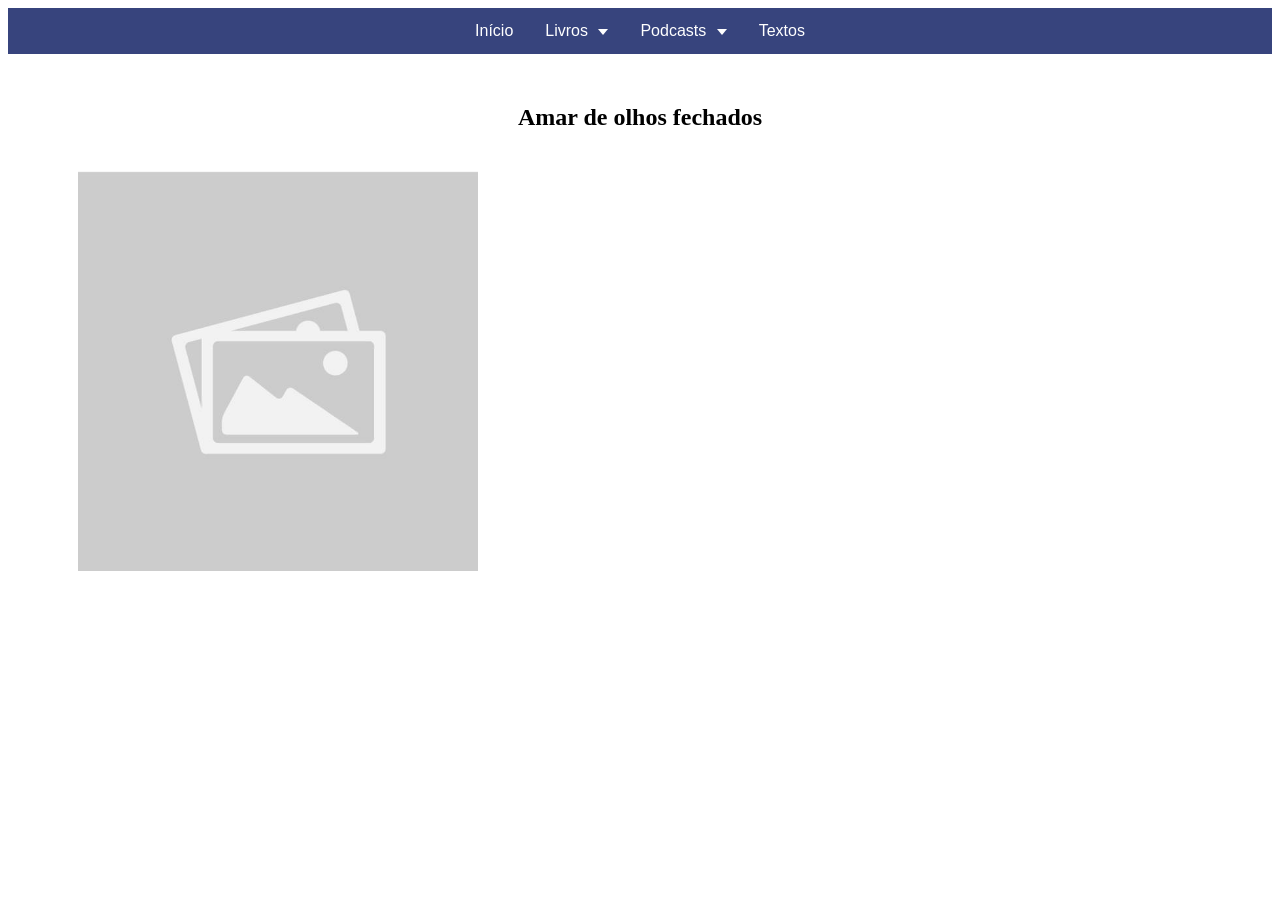
==== livros/l01.html @ 7a6c963c "Added l01 for tests" ====
<!DOCTYPE html>
<html lang="en">
<head>
    <meta charset="UTF-8">
    <meta name="viewport" content="width=device-width, initial-scale=1.0">
    <title>Amar de olhos fechados</title>
    <link rel="stylesheet" href="../index.css"/>
</head>
<body>
    <div>
        <div class="navbar">
        <a href="#">Início</a>
        <div class="dropdown">
            <button class="dropbtn">Livros
                <span class="arrow"></span>
            </button>
            <div class="dropdown-content">
                <a href="#">Quando tu nos mentes</a>
                <a href="#">Amar de olhos fechados</a>
                <a href="#">O Futuro é só amanhã</a>
            </div>
        </div>
        <div class="dropdown">
            <button class="dropbtn">Podcasts
                <span class="arrow"></span>
            </button>
            <div class="dropdown-content">
                <a href="#">Ultravioleta</a>
                <a href="#">Triangulação do Círculo</a>
            </div>
        </div>
        <a href="#">Textos</a>
    </div>
    <div style="text-align: center; margin: 50px;">
        <h2>Amar de olhos fechados</h2>
        <div class="book-info">
            <img src="placeholder.jpg">
        </div>
    </div>
    </div>
</body>
</html>
---- index.css ----
/*Navbar*/
/* Navbar container */
.navbar {
  background-color: #37447d;
  font-family: Arial;
  display: flex;
  justify-content: center;
  align-items: center;
}

/* Links inside the navbar */
.navbar a {
  font-size: 16px;
  color: white;
  text-align: center;
  padding: 14px 16px;
  text-decoration: none;
}

/* The dropdown container */
.dropdown {
  overflow: hidden;
}

/* Dropdown button */
.dropdown .dropbtn {
  font-size: 16px;
  border: none;
  outline: none;
  color: white;
  padding: 14px 16px;
  background-color: inherit;
  font-family: inherit; /* Important for vertical align on mobile phones */
  margin: 0; /* Important for vertical align on mobile phones */
}

.arrow {
  display: inline-block;
  margin-left: 6px;
  vertical-align: middle;
  width: 0;
  height: 0;
  border-left: 5px solid transparent;
  border-right: 5px solid transparent;
  border-top: 6px solid white;
}


/* Add a background color to navbar links on hover */
.navbar a:hover, .dropdown:hover .dropbtn {
  background-color: #616fad;
}

/* Dropdown content (hidden by default) */
.dropdown-content {
  display: none;
  position: absolute;
  background-color: #f9f9f9;
  min-width: 160px;
  box-shadow: 0px 8px 16px 0px rgba(0,0,0,0.2);
  z-index: 1;
}

/* Links inside the dropdown */
.dropdown-content a {
  float: none;
  color: black;
  padding: 12px 16px;
  text-decoration: none;
  display: block;
  text-align: left;
}

/* Add a grey background color to dropdown links on hover */
.dropdown-content a:hover {
  background-color: #ddd;
}

/* Show the dropdown menu on hover */
.dropdown:hover .dropdown-content {
  display: block;
}

.book-info {
    width: 960px;
    padding: 20px;
}

.book-info img {
    width: 400px;
    float: left;
    margin-right: 20px;
    margin-bottom: 10px;
}
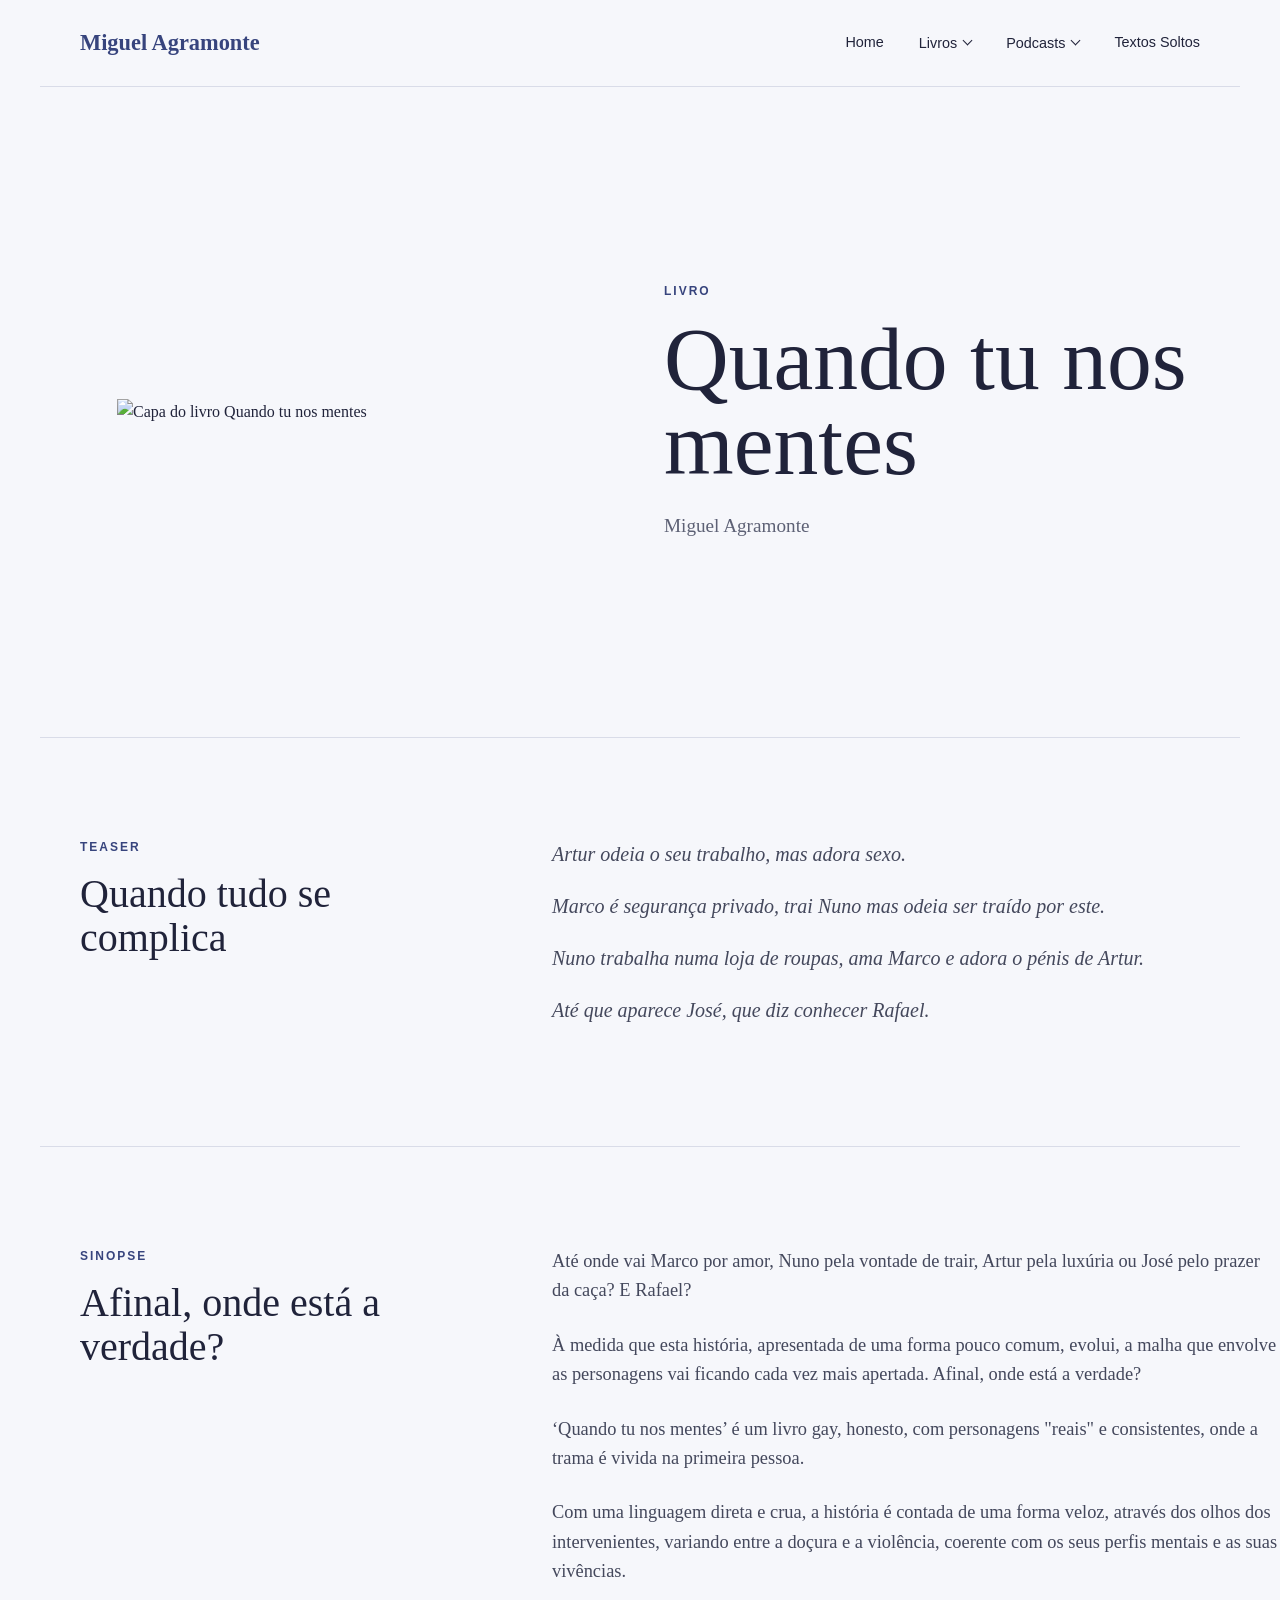
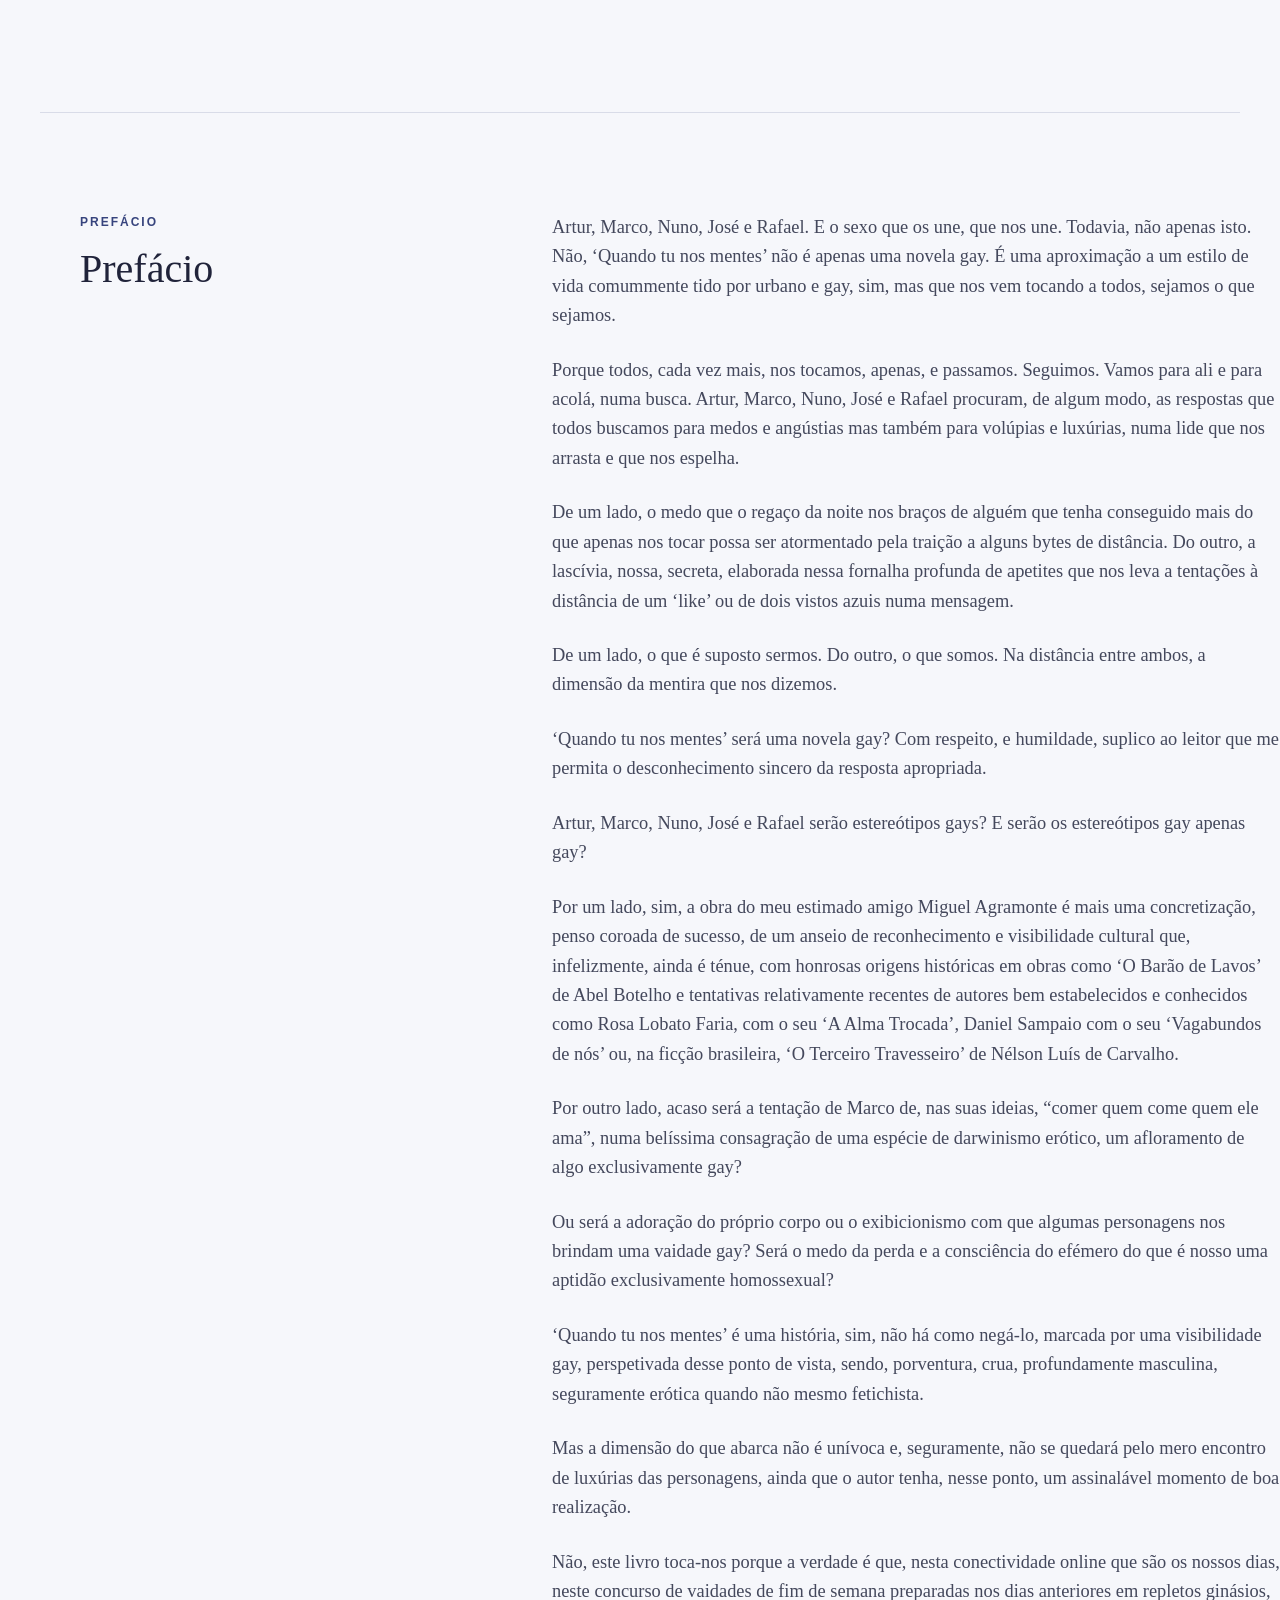
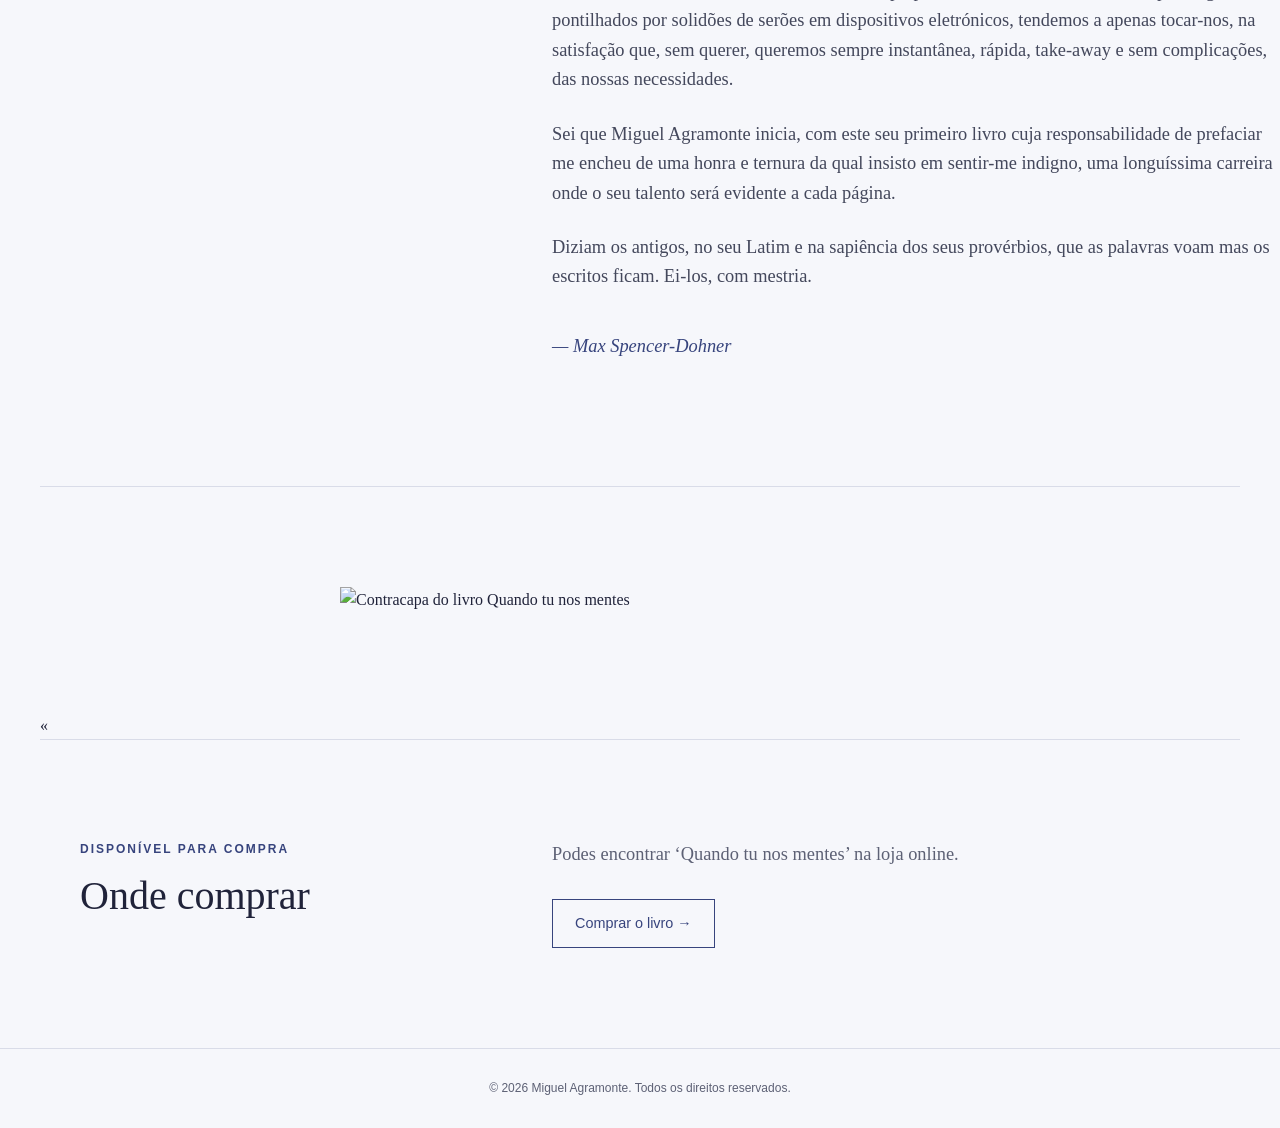
==== commit e89c1edb: "Pagina livro" ====
--- a/livros/l01.html
+++ b/livros/l01.html
@@ -1,42 +1,480 @@
+
 <!DOCTYPE html>
-<html lang="en">
+
+<html lang="pt">
+
 <head>
+
     <meta charset="UTF-8">
+
     <meta name="viewport" content="width=device-width, initial-scale=1.0">
-    <title>Amar de olhos fechados</title>
-    <link rel="stylesheet" href="../index.css"/>
+
+    <title>Quando tu nos mentes | Miguel Agramonte</title>
+
+    <link rel="stylesheet" href="../index.css">
+
 </head>
+
+
 <body>
-    <div>
-        <div class="navbar">
-        <a href="#">Início</a>
-        <div class="dropdown">
-            <button class="dropbtn">Livros
-                <span class="arrow"></span>
-            </button>
-            <div class="dropdown-content">
-                <a href="#">Quando tu nos mentes</a>
-                <a href="#">Amar de olhos fechados</a>
-                <a href="#">O Futuro é só amanhã</a>
-            </div>
-        </div>
-        <div class="dropdown">
-            <button class="dropbtn">Podcasts
-                <span class="arrow"></span>
-            </button>
-            <div class="dropdown-content">
-                <a href="#">Ultravioleta</a>
-                <a href="#">Triangulação do Círculo</a>
-            </div>
-        </div>
-        <a href="#">Textos</a>
+
+    <main>
+
+        <!-- ========================================
+             NAVBAR
+        ========================================= -->
+
+        <header>
+
+            <nav class="navbar">
+
+                <a href="../index.html" class="logo">
+                    Miguel Agramonte
+                </a>
+
+
+                <div class="nav-links">
+
+                    <a href="../index.html">
+                        Home
+                    </a>
+
+
+                    <!-- LIVROS -->
+
+                    <div class="dropdown">
+
+                        <button class="dropbtn">
+
+                            Livros
+
+                            <span class="arrow"></span>
+
+                        </button>
+
+
+                        <div class="dropdown-content">
+
+                            <a href="livro1.html">
+                                Quando tu nos mentes
+                            </a>
+
+                            <a href="livro2.html">
+                                Livro 2
+                            </a>
+
+                            <a href="livro3.html">
+                                Livro 3
+                            </a>
+
+                        </div>
+
+                    </div>
+
+
+                    <!-- PODCASTS -->
+
+                    <div class="dropdown">
+
+                        <button class="dropbtn">
+
+                            Podcasts
+
+                            <span class="arrow"></span>
+
+                        </button>
+
+
+                        <div class="dropdown-content">
+
+                            <a href="../podcasts/podcast1.html">
+                                Podcast 1
+                            </a>
+
+                            <a href="../podcasts/podcast2.html">
+                                Podcast 2
+                            </a>
+
+                        </div>
+
+                    </div>
+
+
+                    <a href="../textos.html">
+                        Textos Soltos
+                    </a>
+
+                </div>
+
+            </nav>
+
+        </header>
+
+
+
+        <!-- ========================================
+             BOOK HEADER
+        ========================================= -->
+
+        <section class="book-header">
+
+            <div class="book-cover">
+
+                <img
+                    src="../images/quando-tu-nos-mentes-capa.jpg"
+                    alt="Capa do livro Quando tu nos mentes"
+                >
+
+            </div>
+
+
+            <div class="book-introduction">
+
+                <p class="subtitle">
+                    LIVRO
+                </p>
+
+                <h1>
+                    Quando tu nos mentes
+                </h1>
+
+                <p class="book-author">
+                    Miguel Agramonte
+                </p>
+
+            </div>
+
+        </section>
+
+
+
+        <!-- ========================================
+             TEASER
+        ========================================= -->
+
+        <section class="book-teaser">
+
+            <div class="section-title">
+
+                <p class="subtitle">
+                    TEASER
+                </p>
+
+                <h2>
+                    Quando tudo se complica
+                </h2>
+
+            </div>
+
+
+            <div class="teaser-text">
+
+                <p>
+                    Artur odeia o seu trabalho, mas adora sexo.
+                </p>
+
+                <p>
+                    Marco é segurança privado, trai Nuno mas odeia
+                    ser traído por este.
+                </p>
+
+                <p>
+                    Nuno trabalha numa loja de roupas, ama Marco e
+                    adora o pénis de Artur.
+                </p>
+
+                <p>
+                    Até que aparece José, que diz conhecer Rafael.
+                </p>
+
+            </div>
+
+        </section>
+
+
+
+        <!-- ========================================
+             SYNOPSIS
+        ========================================= -->
+
+        <section class="book-section">
+
+            <div class="section-title">
+
+                <p class="subtitle">
+                    SINOPSE
+                </p>
+
+                <h2>
+                    Afinal, onde está a verdade?
+                </h2>
+
+            </div>
+
+
+            <div class="book-text">
+
+                <p>
+                    Até onde vai Marco por amor, Nuno pela vontade de
+                    trair, Artur pela luxúria ou José pelo prazer da
+                    caça? E Rafael?
+                </p>
+
+                <p>
+                    À medida que esta história, apresentada de uma
+                    forma pouco comum, evolui, a malha que envolve
+                    as personagens vai ficando cada vez mais apertada.
+                    Afinal, onde está a verdade?
+                </p>
+
+                <p>
+                    ‘Quando tu nos mentes’ é um livro gay, honesto,
+                    com personagens "reais" e consistentes, onde a
+                    trama é vivida na primeira pessoa.
+                </p>
+
+                <p>
+                    Com uma linguagem direta e crua, a história é
+                    contada de uma forma veloz, através dos olhos
+                    dos intervenientes, variando entre a doçura e a
+                    violência, coerente com os seus perfis mentais e
+                    as suas vivências.
+                </p>
+
+            </div>
+
+        </section>
+
+
+
+        <!-- ========================================
+             PREFACE
+        ========================================= -->
+
+        <section class="book-section">
+
+            <div class="section-title">
+
+                <p class="subtitle">
+                    PREFÁCIO
+                </p>
+
+                <h2>
+                    Prefácio
+                </h2>
+
+            </div>
+
+
+            <div class="book-text">
+
+                <p>
+                    Artur, Marco, Nuno, José e Rafael. E o sexo que os
+                    une, que nos une. Todavia, não apenas isto. Não,
+                    ‘Quando tu nos mentes’ não é apenas uma novela gay.
+                    É uma aproximação a um estilo de vida comummente
+                    tido por urbano e gay, sim, mas que nos vem tocando
+                    a todos, sejamos o que sejamos.
+                </p>
+
+                <p>
+                    Porque todos, cada vez mais, nos tocamos, apenas,
+                    e passamos. Seguimos. Vamos para ali e para acolá,
+                    numa busca. Artur, Marco, Nuno, José e Rafael
+                    procuram, de algum modo, as respostas que todos
+                    buscamos para medos e angústias mas também para
+                    volúpias e luxúrias, numa lide que nos arrasta e
+                    que nos espelha.
+                </p>
+
+                <p>
+                    De um lado, o medo que o regaço da noite nos braços
+                    de alguém que tenha conseguido mais do que apenas
+                    nos tocar possa ser atormentado pela traição a
+                    alguns bytes de distância. Do outro, a lascívia,
+                    nossa, secreta, elaborada nessa fornalha profunda
+                    de apetites que nos leva a tentações à distância
+                    de um ‘like’ ou de dois vistos azuis numa mensagem.
+                </p>
+
+                <p>
+                    De um lado, o que é suposto sermos. Do outro, o que
+                    somos. Na distância entre ambos, a dimensão da
+                    mentira que nos dizemos.
+                </p>
+
+                <p>
+                    ‘Quando tu nos mentes’ será uma novela gay? Com
+                    respeito, e humildade, suplico ao leitor que me
+                    permita o desconhecimento sincero da resposta
+                    apropriada.
+                </p>
+
+                <p>
+                    Artur, Marco, Nuno, José e Rafael serão estereótipos
+                    gays? E serão os estereótipos gay apenas gay?
+                </p>
+
+                <p>
+                    Por um lado, sim, a obra do meu estimado amigo
+                    Miguel Agramonte é mais uma concretização, penso
+                    coroada de sucesso, de um anseio de reconhecimento
+                    e visibilidade cultural que, infelizmente, ainda é
+                    ténue, com honrosas origens históricas em obras como
+                    ‘O Barão de Lavos’ de Abel Botelho e tentativas
+                    relativamente recentes de autores bem estabelecidos
+                    e conhecidos como Rosa Lobato Faria, com o seu
+                    ‘A Alma Trocada’, Daniel Sampaio com o seu
+                    ‘Vagabundos de nós’ ou, na ficção brasileira,
+                    ‘O Terceiro Travesseiro’ de Nélson Luís de Carvalho.
+                </p>
+
+                <p>
+                    Por outro lado, acaso será a tentação de Marco de,
+                    nas suas ideias, “comer quem come quem ele ama”,
+                    numa belíssima consagração de uma espécie de
+                    darwinismo erótico, um afloramento de algo
+                    exclusivamente gay?
+                </p>
+
+                <p>
+                    Ou será a adoração do próprio corpo ou o exibicionismo
+                    com que algumas personagens nos brindam uma vaidade
+                    gay? Será o medo da perda e a consciência do efémero
+                    do que é nosso uma aptidão exclusivamente homossexual?
+                </p>
+
+                <p>
+                    ‘Quando tu nos mentes’ é uma história, sim, não há
+                    como negá-lo, marcada por uma visibilidade gay,
+                    perspetivada desse ponto de vista, sendo, porventura,
+                    crua, profundamente masculina, seguramente erótica
+                    quando não mesmo fetichista.
+                </p>
+
+                <p>
+                    Mas a dimensão do que abarca não é unívoca e,
+                    seguramente, não se quedará pelo mero encontro de
+                    luxúrias das personagens, ainda que o autor tenha,
+                    nesse ponto, um assinalável momento de boa realização.
+                </p>
+
+                <p>
+                    Não, este livro toca-nos porque a verdade é que,
+                    nesta conectividade online que são os nossos dias,
+                    neste concurso de vaidades de fim de semana
+                    preparadas nos dias anteriores em repletos ginásios,
+                    pontilhados por solidões de serões em dispositivos
+                    eletrónicos, tendemos a apenas tocar-nos, na
+                    satisfação que, sem querer, queremos sempre
+                    instantânea, rápida, take-away e sem complicações,
+                    das nossas necessidades.
+                </p>
+
+                <p>
+                    Sei que Miguel Agramonte inicia, com este seu
+                    primeiro livro cuja responsabilidade de prefaciar
+                    me encheu de uma honra e ternura da qual insisto
+                    em sentir-me indigno, uma longuíssima carreira
+                    onde o seu talento será evidente a cada página.
+                </p>
+
+                <p>
+                    Diziam os antigos, no seu Latim e na sapiência dos
+                    seus provérbios, que as palavras voam mas os escritos
+                    ficam. Ei-los, com mestria.
+                </p>
+
+                <p class="preface-author">
+                    — Max Spencer-Dohner
+                </p>
+
+            </div>
+
+        </section>
+
+
+
+        
+<!-- ========================================
+     BACK COVER
+========================================= -->
+
+<section class="back-cover-section">
+
+    <div class="back-cover-image">
+
+        <img
+            src="../images/quando-tu-nos-mentes-contracapa.jpg"
+            alt="Contracapa do livro Quando tu nos mentes"
+        >
+
     </div>
-    <div style="text-align: center; margin: 50px;">
-        <h2>Amar de olhos fechados</h2>
-        <div class="book-info">
-            <img src="placeholder.jpg">
-        </div>
-    </div>
-    </div>
+
+</section>«
+
+
+
+        <!-- ========================================
+             EXTERNAL SHOP
+        ========================================= -->
+
+        <section class="book-buy-section">
+
+            <div class="section-title">
+
+                <p class="subtitle">
+                    DISPONÍVEL PARA COMPRA
+                </p>
+
+                <h2>
+                    Onde comprar
+                </h2>
+
+            </div>
+
+
+            <div class="book-buy-content">
+
+                <p>
+                    Podes encontrar ‘Quando tu nos mentes’
+                    na loja online.
+                </p>
+
+
+                <a
+                    href="https://www.wook.pt/livro/quando-tu-nos-mentes-miguel-agramonte/17827136"
+                    class="button"
+                    target="_blank"
+                    rel="noopener noreferrer"
+                >
+                    Comprar o livro →
+                </a>
+
+            </div>
+
+        </section>
+
+
+    </main>
+
+
+
+    <!-- ========================================
+         FOOTER
+    ========================================= -->
+
+    <footer>
+
+        <p>
+            © 2026 Miguel Agramonte.
+            Todos os direitos reservados.
+        </p>
+
+    </footer>
+
+
 </body>
-</html>+
+</html>
+
--- a/index.css
+++ b/index.css
@@ -1,94 +1,866 @@
-/*Navbar*/
-/* Navbar container */
+
+* {
+    box-sizing: border-box;
+    margin: 0;
+    padding: 0;
+}
+
+html {
+    scroll-behavior: smooth;
+}
+
+body {
+    font-family: Georgia, "Times New Roman", serif;
+
+    background-color: #f6f7fb;
+    color: #20233a;
+
+    line-height: 1.6;
+}
+
+a {
+    color: inherit;
+    text-decoration: none;
+}
+
+img {
+    max-width: 100%;
+    display: block;
+}
+
+
+
+/* ========================================
+   NAVBAR
+======================================== */
+
+header {
+    background-color: #f6f7fb;
+    border-bottom: 1px solid #d9dce8;
+}
+
 .navbar {
-  background-color: #37447d;
-  font-family: Arial;
-  display: flex;
-  justify-content: center;
-  align-items: center;
-}
-
-/* Links inside the navbar */
-.navbar a {
-  font-size: 16px;
-  color: white;
-  text-align: center;
-  padding: 14px 16px;
-  text-decoration: none;
-}
-
-/* The dropdown container */
+    max-width: 1200px;
+    margin: auto;
+
+    padding: 25px 40px;
+
+    display: flex;
+    justify-content: space-between;
+    align-items: center;
+}
+
+
+/* ========================================
+   LOGO
+======================================== */
+
+.logo {
+    color: #37447d;
+
+    font-size: 1.4rem;
+    font-weight: bold;
+}
+
+
+/* ========================================
+   MAIN NAVIGATION
+======================================== */
+
+.nav-links {
+    display: flex;
+    align-items: center;
+    gap: 35px;
+}
+
+.nav-links > a,
+.dropbtn {
+    color: #20233a;
+
+    font-family: Arial, sans-serif;
+    font-size: 0.9rem;
+
+    transition: color 0.2s ease;
+}
+
+.nav-links > a:hover,
+.dropbtn:hover {
+    color: #37447d;
+}
+
+
+/* ========================================
+   DROPDOWN MENUS
+======================================== */
+
 .dropdown {
-  overflow: hidden;
-}
+    position: relative;
+}
+
 
 /* Dropdown button */
-.dropdown .dropbtn {
-  font-size: 16px;
-  border: none;
-  outline: none;
-  color: white;
-  padding: 14px 16px;
-  background-color: inherit;
-  font-family: inherit; /* Important for vertical align on mobile phones */
-  margin: 0; /* Important for vertical align on mobile phones */
-}
+
+.dropbtn {
+    background: none;
+    border: none;
+
+    cursor: pointer;
+
+    padding: 0;
+
+    display: flex;
+    align-items: center;
+    gap: 7px;
+}
+
+
+/* Dropdown arrow */
 
 .arrow {
-  display: inline-block;
-  margin-left: 6px;
-  vertical-align: middle;
-  width: 0;
-  height: 0;
-  border-left: 5px solid transparent;
-  border-right: 5px solid transparent;
-  border-top: 6px solid white;
-}
-
-
-/* Add a background color to navbar links on hover */
-.navbar a:hover, .dropdown:hover .dropbtn {
-  background-color: #616fad;
-}
-
-/* Dropdown content (hidden by default) */
+    width: 7px;
+    height: 7px;
+
+    border-right: 1.5px solid currentColor;
+    border-bottom: 1.5px solid currentColor;
+
+    transform: rotate(45deg);
+
+    margin-top: -4px;
+}
+
+
+/* Dropdown container */
+
 .dropdown-content {
-  display: none;
-  position: absolute;
-  background-color: #f9f9f9;
-  min-width: 160px;
-  box-shadow: 0px 8px 16px 0px rgba(0,0,0,0.2);
-  z-index: 1;
-}
-
-/* Links inside the dropdown */
+    position: absolute;
+
+    top: calc(100% + 15px);
+    left: -15px;
+
+    min-width: 180px;
+
+    background-color: #f6f7fb;
+
+    /* No border */
+    border: none;
+
+    /* Light shadow */
+    box-shadow: 0 5px 18px rgba(32, 35, 58, 0.15);
+
+    padding: 8px 0;
+
+    opacity: 0;
+    visibility: hidden;
+
+    transform: translateY(-5px);
+
+    transition:
+        opacity 0.2s ease,
+        transform 0.2s ease,
+        visibility 0.2s ease;
+
+    z-index: 100;
+}
+
+
+/* Dropdown links */
+
 .dropdown-content a {
-  float: none;
-  color: black;
-  padding: 12px 16px;
-  text-decoration: none;
-  display: block;
-  text-align: left;
-}
-
-/* Add a grey background color to dropdown links on hover */
+    display: block;
+
+    padding: 10px 15px;
+
+    color: #20233a;
+
+    font-family: Arial, sans-serif;
+    font-size: 0.85rem;
+
+    transition:
+        color 0.2s ease,
+        background-color 0.2s ease;
+}
+
 .dropdown-content a:hover {
-  background-color: #ddd;
-}
-
-/* Show the dropdown menu on hover */
+    color: #37447d;
+    background-color: #eaecf5;
+}
+
+
+/* Show dropdown */
+
 .dropdown:hover .dropdown-content {
-  display: block;
-}
-
-.book-info {
-    width: 960px;
-    padding: 20px;
-}
-
-.book-info img {
-    width: 400px;
-    float: left;
-    margin-right: 20px;
+    opacity: 1;
+    visibility: visible;
+
+    transform: translateY(0);
+}
+
+
+
+/* ========================================
+   GENERAL LAYOUT
+======================================== */
+
+main {
+    max-width: 1200px;
+    margin: auto;
+}
+
+section {
+    padding: 100px 40px;
+}
+
+
+/* Small uppercase section labels */
+
+.subtitle {
+    color: #37447d;
+
+    font-family: Arial, sans-serif;
+
+    font-size: 0.75rem;
+    font-weight: 600;
+
+    letter-spacing: 2px;
+
+    margin-bottom: 15px;
+}
+
+
+/* Headings */
+
+h1 {
+    color: #20233a;
+
+    font-size: clamp(3rem, 7vw, 6rem);
+
+    line-height: 0.95;
+
+    font-weight: normal;
+}
+
+h2 {
+    color: #20233a;
+
+    font-size: 2.5rem;
+
+    font-weight: normal;
+
+    line-height: 1.1;
+}
+
+h3 {
+    color: #20233a;
+
+    font-size: 1.5rem;
+
+    font-weight: normal;
+}
+
+
+/* ========================================
+   HERO
+======================================== */
+
+.hero {
+    min-height: 700px;
+
+    display: grid;
+
+    grid-template-columns: 1fr 1fr;
+
+    gap: 80px;
+
+    align-items: center;
+}
+
+.hero-text {
+    max-width: 600px;
+}
+
+
+/* Hero introduction */
+
+.intro {
+    color: #5d6175;
+
+    font-size: 1.3rem;
+
+    max-width: 500px;
+
+    margin-top: 35px;
+    margin-bottom: 35px;
+}
+
+
+/* Hero image */
+
+.hero-image img {
+    width: 100%;
+    height: 600px;
+
+    object-fit: cover;
+}
+
+
+/* ========================================
+   BUTTON
+======================================== */
+
+.button {
+    display: inline-block;
+
+    color: #37447d;
+
+    border: 1px solid #37447d;
+
+    padding: 12px 22px;
+
+    font-family: Arial, sans-serif;
+
+    font-size: 0.9rem;
+
+    transition:
+        background-color 0.2s ease,
+        color 0.2s ease;
+}
+
+.button:hover {
+    background-color: #37447d;
+
+    color: #ffffff;
+}
+
+
+/* ========================================
+   BIOGRAPHY
+======================================== */
+
+.bio-section {
+    border-top: 1px solid #d9dce8;
+
+    display: grid;
+
+    grid-template-columns: 35% 65%;
+
+    gap: 80px;
+}
+
+.bio-text {
+    max-width: 750px;
+
+    color: #44485c;
+
+    font-size: 1.15rem;
+}
+
+.bio-text p {
+    margin-bottom: 25px;
+}
+
+
+/* ========================================
+   SOCIAL MEDIA
+======================================== */
+
+.social-section {
+    border-top: 1px solid #d9dce8;
+    border-bottom: 1px solid #d9dce8;
+
+    display: flex;
+
+    justify-content: space-between;
+
+    align-items: center;
+
+    gap: 50px;
+}
+
+
+/* Social links container */
+
+.social-links {
+     display: flex;
+    flex-wrap: wrap;
+    gap: 12px;
+
+    margin-top: 35px;
+}
+
+
+/* Social buttons */
+
+.social-links a {
+    color: #37447d;
+
+    border: 1px solid #37447d;
+
+    padding: 8px 16px;
+
+    font-family: Arial, sans-serif;
+    font-size: 0.85rem;
+
+    transition:
+        background-color 0.2s ease,
+        color 0.2s ease;
+}
+
+.social-links a:hover {
+    background-color: #37447d;
+    color: #ffffff;
+}
+
+
+/* ========================================
+   UPDATES / NEWS
+======================================== */
+
+.updates-section {
+    display: grid;
+
+    grid-template-columns: 35% 65%;
+
+    gap: 80px;
+}
+
+
+/* Scrollable news container */
+
+.updates-container {
+    height: 500px;
+
+    overflow-y: auto;
+
+    border-top: 1px solid #d9dce8;
+}
+
+
+/* Individual update */
+
+.update {
+    padding: 30px 10px 30px 0;
+
+    border-bottom: 1px solid #d9dce8;
+}
+
+
+/* Date */
+
+.update time {
+    display: block;
+
+    color: #37447d;
+
+    font-family: Arial, sans-serif;
+
+    font-size: 0.7rem;
+
+    font-weight: 600;
+
+    letter-spacing: 1.5px;
+
     margin-bottom: 10px;
-}+}
+
+
+/* Update title */
+
+.update h3 {
+    margin-bottom: 10px;
+}
+
+
+/* Update text */
+
+.update p {
+    color: #5d6175;
+
+    max-width: 600px;
+
+    margin-bottom: 15px;
+}
+
+
+/* Update link */
+
+.update a {
+    color: #37447d;
+
+    font-family: Arial, sans-serif;
+
+    font-size: 0.85rem;
+}
+
+.update a:hover {
+    text-decoration: underline;
+}
+
+
+/* ========================================
+   SCROLLBAR
+======================================== */
+
+.updates-container::-webkit-scrollbar {
+    width: 6px;
+}
+
+.updates-container::-webkit-scrollbar-track {
+    background: #eaecf5;
+}
+
+.updates-container::-webkit-scrollbar-thumb {
+    background: #37447d;
+}
+
+
+/* ========================================
+   FOOTER
+======================================== */
+
+footer {
+    border-top: 1px solid #d9dce8;
+
+    padding: 30px 40px;
+
+    text-align: center;
+
+    color: #5d6175;
+
+    font-family: Arial, sans-serif;
+
+    font-size: 0.75rem;
+}
+
+
+/* ========================================
+   MOBILE
+======================================== */
+
+@media (max-width: 800px) {
+
+    /* Navbar */
+
+    .navbar {
+        padding: 20px;
+
+        flex-direction: column;
+
+        gap: 20px;
+    }
+
+    .nav-links {
+        gap: 20px;
+
+        flex-wrap: wrap;
+
+        justify-content: center;
+    }
+
+
+    /* Sections */
+
+    section {
+        padding: 70px 20px;
+    }
+
+
+    /* Hero */
+
+    .hero {
+        grid-template-columns: 1fr;
+
+        gap: 40px;
+
+        min-height: auto;
+    }
+
+    .hero-image {
+        order: -1;
+    }
+
+    .hero-image img {
+        height: 450px;
+    }
+
+
+    /* Biography */
+
+    .bio-section {
+        grid-template-columns: 1fr;
+
+        gap: 40px;
+    }
+
+
+    /* Socials */
+
+    .social-section {
+        flex-direction: column;
+
+        align-items: flex-start;
+    }
+
+
+    /* Updates */
+
+    .updates-section {
+        grid-template-columns: 1fr;
+
+        gap: 40px;
+    }
+
+    .updates-container {
+        height: 450px;
+    }
+
+
+    /* Dropdown */
+
+    .dropdown-content {
+        left: 50%;
+
+        transform: translate(-50%, -5px);
+    }
+
+    .dropdown:hover .dropdown-content {
+        transform: translate(-50%, 0);
+    }
+
+
+    /* Footer */
+
+    footer {
+        padding: 25px 20px;
+    }
+}
+
+
+
+/* ========================================
+   BOOK PAGES
+======================================== */
+
+
+/* ========================================
+   BOOK HEADER
+======================================== */
+
+.book-header {
+    min-height: 650px;
+
+    display: grid;
+
+    grid-template-columns: 45% 55%;
+
+    gap: 80px;
+
+    align-items: center;
+}
+
+
+/* Book cover */
+
+.book-cover {
+    display: flex;
+    justify-content: center;
+}
+
+.book-cover img {
+    width: 100%;
+
+    max-width: 430px;
+
+    max-height: 600px;
+
+    object-fit: contain;
+}
+
+
+/* Book introduction */
+
+.book-introduction {
+    max-width: 600px;
+}
+
+.book-introduction h1 {
+    font-size: clamp(3.5rem, 7vw, 6rem);
+
+    line-height: 0.95;
+}
+
+.book-author {
+    margin-top: 25px;
+
+    color: #5d6175;
+
+    font-size: 1.2rem;
+}
+
+
+/* ========================================
+   BOOK SECTIONS
+======================================== */
+
+.book-teaser,
+.book-section,
+.book-buy-section {
+
+    border-top: 1px solid #d9dce8;
+
+    display: grid;
+
+    grid-template-columns: 35% 65%;
+
+    gap: 80px;
+}
+
+
+/* ========================================
+   TEASER
+======================================== */
+
+.teaser-text {
+    max-width: 750px;
+
+    font-size: 1.25rem;
+
+    font-style: italic;
+
+    color: #44485c;
+}
+
+.teaser-text p {
+    margin-bottom: 20px;
+}
+
+
+/* ========================================
+   SYNOPSIS & PREFACE
+======================================== */
+
+.book-text {
+    max-width: 750px;
+
+    color: #44485c;
+
+    font-size: 1.15rem;
+}
+
+.book-text p {
+    margin-bottom: 25px;
+}
+
+
+/* Preface author */
+
+.preface-author {
+    color: #37447d;
+
+    font-style: italic;
+
+    margin-top: 40px;
+}
+
+
+
+/* ========================================
+   BACK COVER
+======================================== */
+
+.back-cover-section {
+    border-top: 1px solid #d9dce8;
+
+    display: flex;
+
+    justify-content: center;
+
+    align-items: center;
+
+    padding: 100px 40px;
+}
+
+.back-cover-image {
+    display: flex;
+
+    justify-content: center;
+
+    align-items: center;
+
+    width: 100%;
+}
+
+.back-cover-image img {
+    width: 100%;
+
+    max-width: 600px;
+
+    max-height: 800px;
+
+    object-fit: contain;
+}
+
+
+
+/* ========================================
+   BUY SECTION
+======================================== */
+
+.book-buy-content {
+    max-width: 600px;
+}
+
+.book-buy-content p {
+    color: #5d6175;
+
+    font-size: 1.15rem;
+
+    margin-bottom: 30px;
+}
+
+
+/* ========================================
+   MOBILE
+======================================== */
+
+@media (max-width: 800px) {
+
+    .book-header {
+        grid-template-columns: 1fr;
+
+        gap: 50px;
+
+        min-height: auto;
+    }
+
+
+    .book-cover {
+        justify-content: flex-start;
+    }
+
+
+    .book-cover img {
+        max-height: 500px;
+    }
+
+
+    .book-teaser,
+    .book-section,
+    .back-cover-section,
+    .book-buy-section {
+
+        grid-template-columns: 1fr;
+
+        gap: 40px;
+    }
+
+
+    .book-introduction h1 {
+        font-size: clamp(3rem, 12vw, 5rem);
+    }
+
+
+    .back-cover-image {
+        justify-content: flex-start;
+    }
+
+}
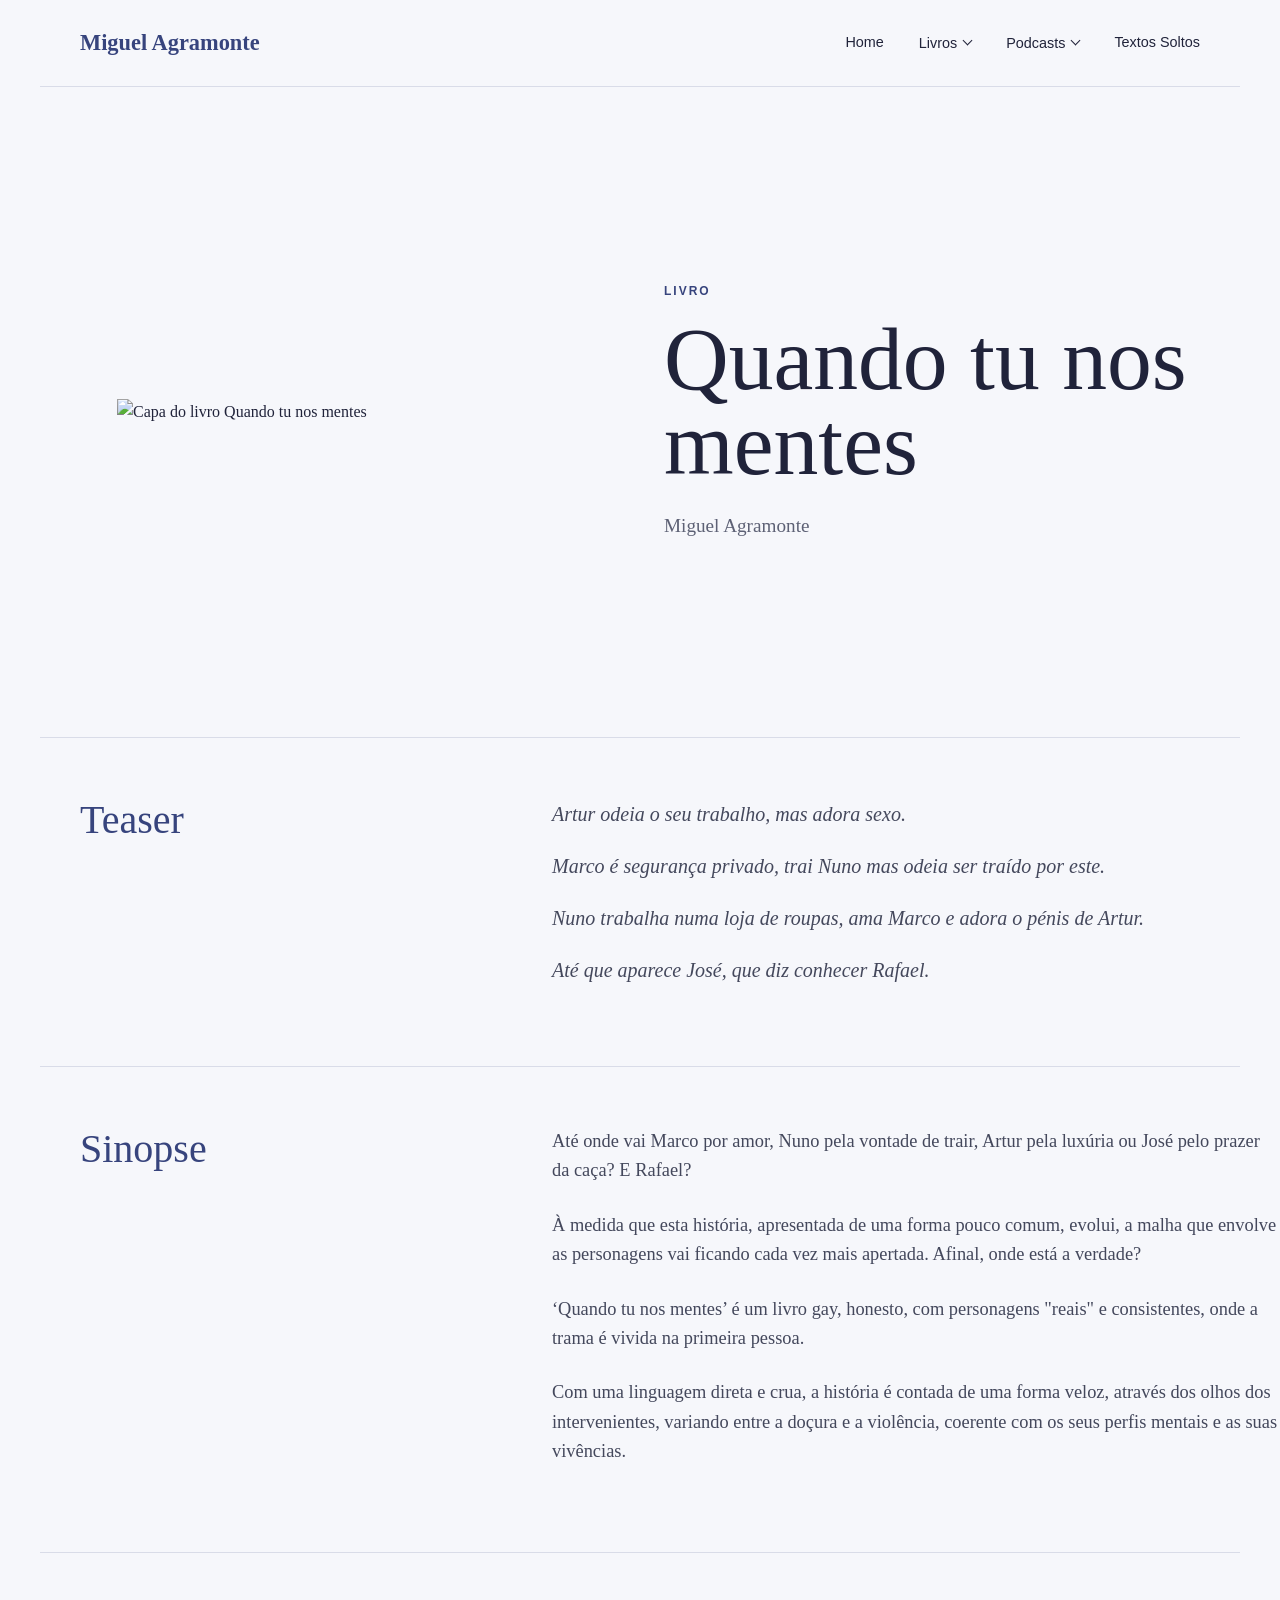
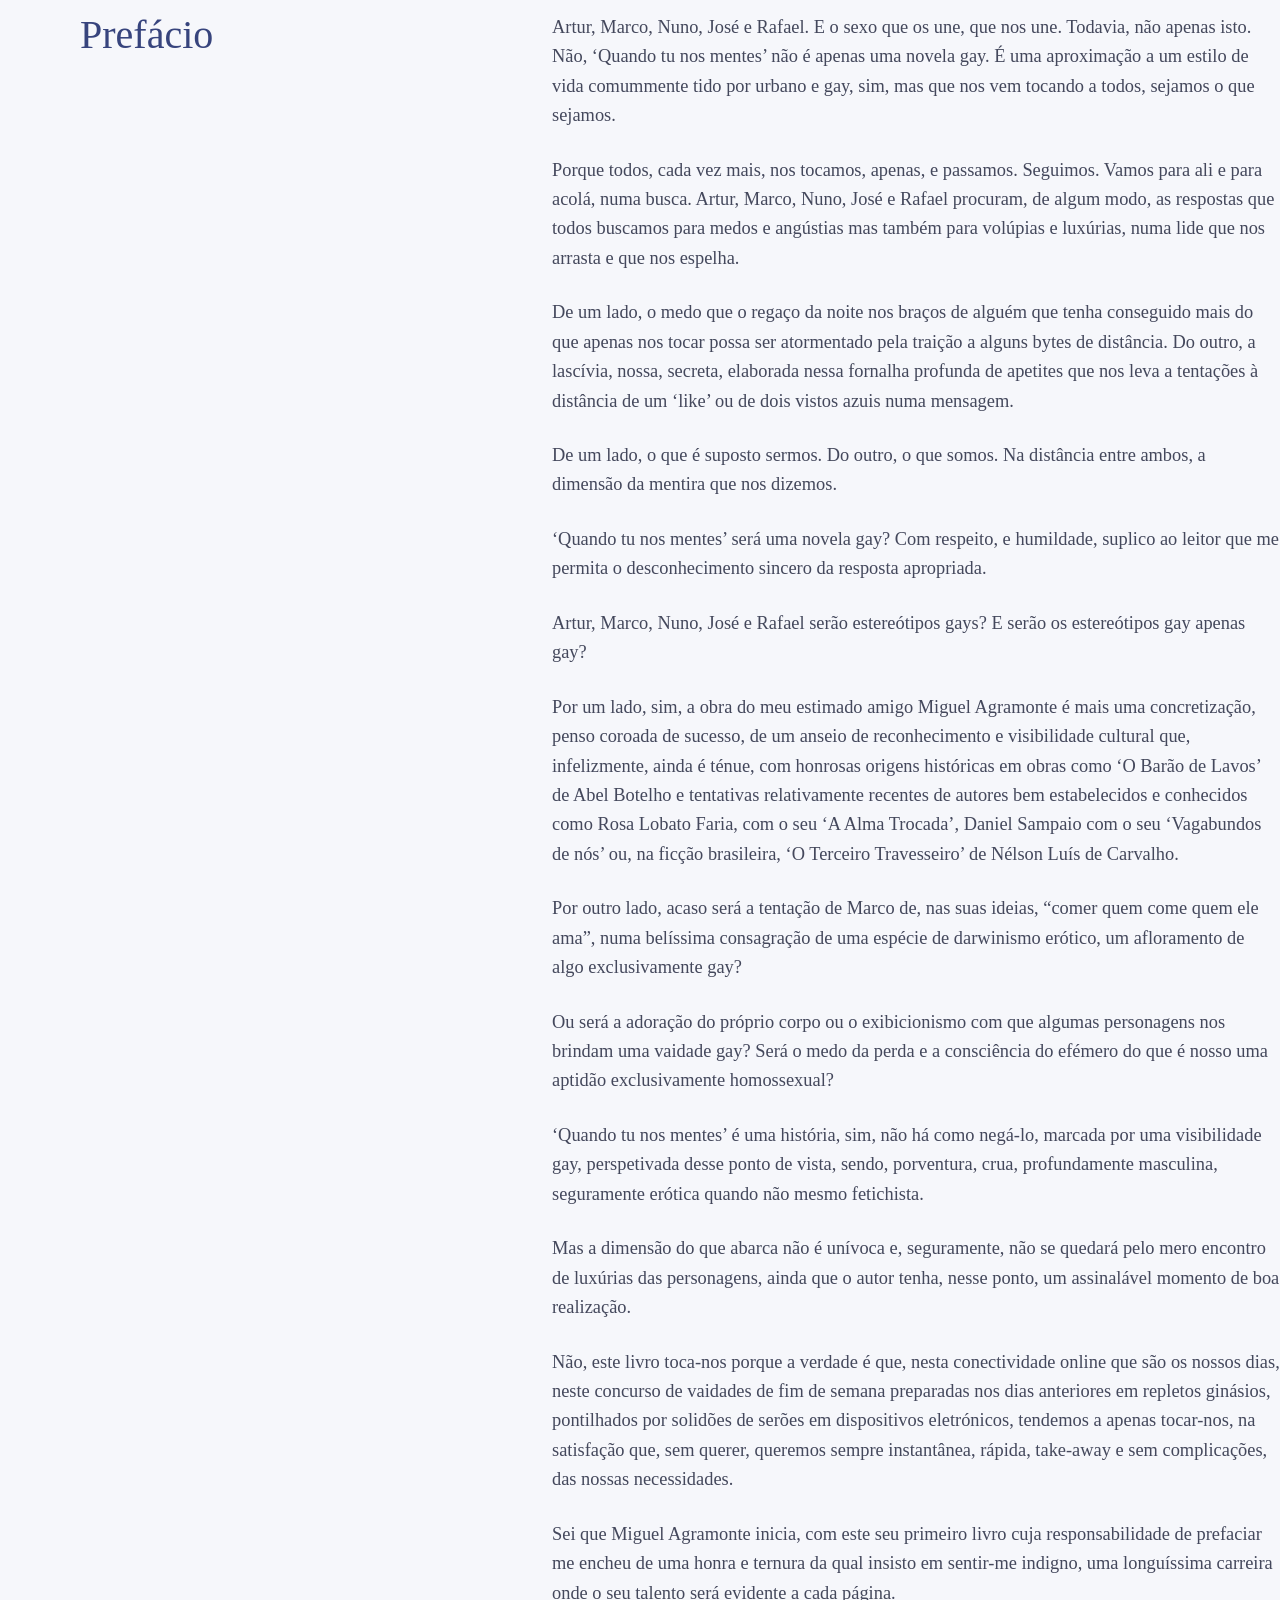
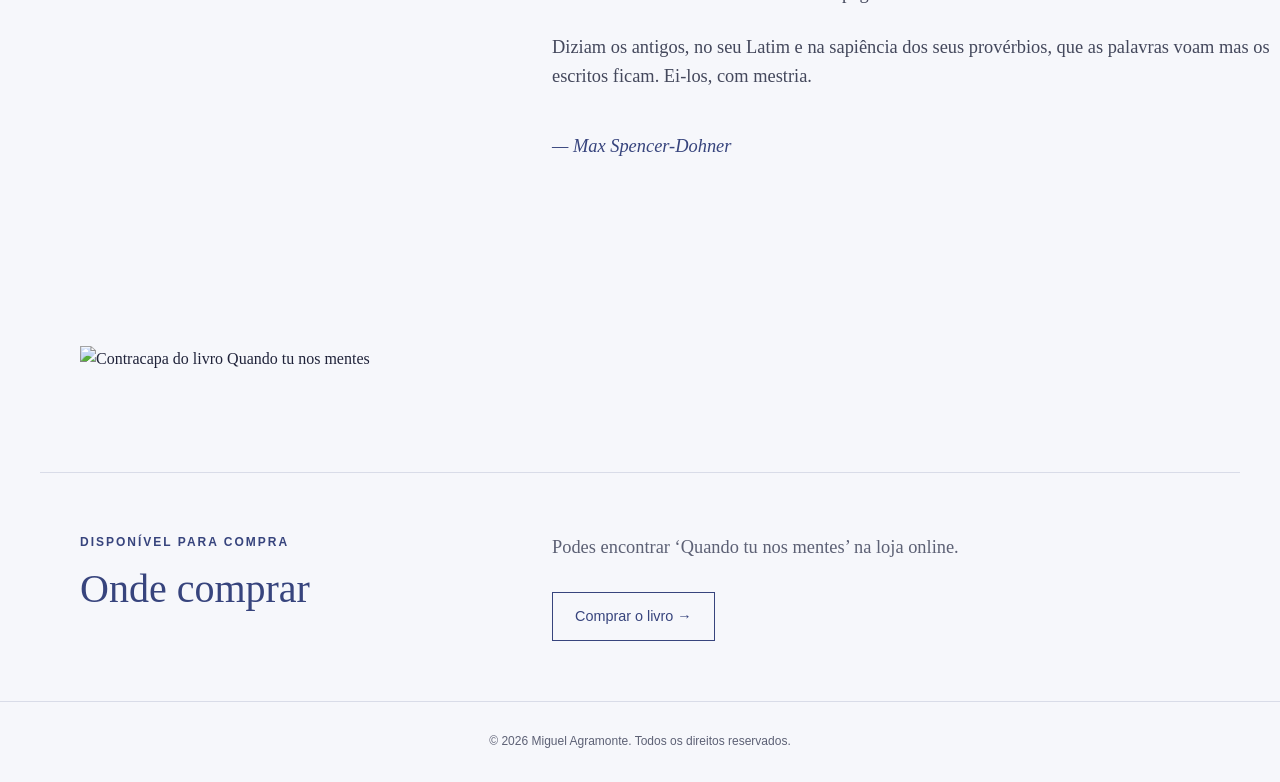
==== commit 8775d5b9: "Book page updated" ====
--- a/livros/l01.html
+++ b/livros/l01.html
@@ -1,29 +1,16 @@
-
 <!DOCTYPE html>
-
 <html lang="pt">
-
 <head>
-
     <meta charset="UTF-8">
-
     <meta name="viewport" content="width=device-width, initial-scale=1.0">
-
     <title>Quando tu nos mentes | Miguel Agramonte</title>
-
     <link rel="stylesheet" href="../index.css">
-
 </head>
-
-
 <body>
-
     <main>
-
         <!-- ========================================
              NAVBAR
         ========================================= -->
-
         <header>
 
             <nav class="navbar">
@@ -38,443 +25,140 @@
                     <a href="../index.html">
                         Home
                     </a>
-
-
                     <!-- LIVROS -->
-
                     <div class="dropdown">
-
                         <button class="dropbtn">
-
                             Livros
-
                             <span class="arrow"></span>
-
                         </button>
-
-
                         <div class="dropdown-content">
-
-                            <a href="livro1.html">
-                                Quando tu nos mentes
-                            </a>
-
-                            <a href="livro2.html">
-                                Livro 2
-                            </a>
-
-                            <a href="livro3.html">
-                                Livro 3
-                            </a>
-
+                            <a href="l01.html">Quando tu nos mentes</a>
+                            <a href="livro2.html">Livro 2</a>
+                            <a href="livro3.html">Livro 3</a>
                         </div>
-
                     </div>
-
-
                     <!-- PODCASTS -->
-
                     <div class="dropdown">
-
-                        <button class="dropbtn">
-
-                            Podcasts
-
-                            <span class="arrow"></span>
-
+                        <button class="dropbtn">Podcasts<span class="arrow"></span>
                         </button>
-
-
                         <div class="dropdown-content">
-
-                            <a href="../podcasts/podcast1.html">
-                                Podcast 1
-                            </a>
-
-                            <a href="../podcasts/podcast2.html">
-                                Podcast 2
-                            </a>
-
+                            <a href="../podcasts/podcast1.html">Podcast 1</a>
+                            <a href="../podcasts/podcast2.html">Podcast 2</a>
                         </div>
-
                     </div>
-
-
-                    <a href="../textos.html">
-                        Textos Soltos
-                    </a>
-
+                    <a href="../textos.html">Textos Soltos</a>
                 </div>
-
             </nav>
-
         </header>
-
-
-
         <!-- ========================================
              BOOK HEADER
         ========================================= -->
-
         <section class="book-header">
-
             <div class="book-cover">
-
-                <img
-                    src="../images/quando-tu-nos-mentes-capa.jpg"
-                    alt="Capa do livro Quando tu nos mentes"
-                >
-
+                <img src="../images/quando-tu-nos-mentes-capa.jpg" alt="Capa do livro Quando tu nos mentes">
             </div>
-
-
             <div class="book-introduction">
-
-                <p class="subtitle">
-                    LIVRO
-                </p>
-
-                <h1>
-                    Quando tu nos mentes
-                </h1>
-
-                <p class="book-author">
-                    Miguel Agramonte
-                </p>
-
+                <p class="subtitle">LIVRO</p>
+                <h1>Quando tu nos mentes</h1>
+                <p class="book-author">Miguel Agramonte</p>
             </div>
-
         </section>
-
-
-
         <!-- ========================================
              TEASER
         ========================================= -->
-
         <section class="book-teaser">
-
-            <div class="section-title">
-
-                <p class="subtitle">
-                    TEASER
-                </p>
-
-                <h2>
-                    Quando tudo se complica
-                </h2>
-
+            <div class="section-title">               
+                <h2>Teaser</h2>
             </div>
-
-
             <div class="teaser-text">
-
-                <p>
-                    Artur odeia o seu trabalho, mas adora sexo.
-                </p>
-
-                <p>
-                    Marco é segurança privado, trai Nuno mas odeia
-                    ser traído por este.
-                </p>
-
-                <p>
-                    Nuno trabalha numa loja de roupas, ama Marco e
-                    adora o pénis de Artur.
-                </p>
-
-                <p>
-                    Até que aparece José, que diz conhecer Rafael.
-                </p>
-
+                <p>Artur odeia o seu trabalho, mas adora sexo.</p>
+                <p>Marco é segurança privado, trai Nuno mas odeia ser traído por este.</p>
+                <p>Nuno trabalha numa loja de roupas, ama Marco e adora o pénis de Artur.</p>
+                <p>Até que aparece José, que diz conhecer Rafael.</p>
             </div>
-
         </section>
-
-
-
         <!-- ========================================
              SYNOPSIS
         ========================================= -->
-
         <section class="book-section">
-
             <div class="section-title">
-
-                <p class="subtitle">
-                    SINOPSE
-                </p>
-
-                <h2>
-                    Afinal, onde está a verdade?
-                </h2>
-
+                <h2>Sinopse</h2>
             </div>
-
-
             <div class="book-text">
-
-                <p>
-                    Até onde vai Marco por amor, Nuno pela vontade de
-                    trair, Artur pela luxúria ou José pelo prazer da
-                    caça? E Rafael?
-                </p>
-
-                <p>
-                    À medida que esta história, apresentada de uma
-                    forma pouco comum, evolui, a malha que envolve
-                    as personagens vai ficando cada vez mais apertada.
-                    Afinal, onde está a verdade?
-                </p>
-
-                <p>
-                    ‘Quando tu nos mentes’ é um livro gay, honesto,
-                    com personagens "reais" e consistentes, onde a
-                    trama é vivida na primeira pessoa.
-                </p>
-
-                <p>
-                    Com uma linguagem direta e crua, a história é
-                    contada de uma forma veloz, através dos olhos
-                    dos intervenientes, variando entre a doçura e a
-                    violência, coerente com os seus perfis mentais e
-                    as suas vivências.
-                </p>
-
+                <p>Até onde vai Marco por amor, Nuno pela vontade de trair, Artur pela luxúria ou José pelo prazer da caça? E Rafael?</p>
+                <p>À medida que esta história, apresentada de uma forma pouco comum, evolui, a malha que envolve as personagens vai ficando cada vez mais apertada. Afinal, onde está a verdade?</p>
+                <p>‘Quando tu nos mentes’ é um livro gay, honesto, com personagens "reais" e consistentes, onde a trama é vivida na primeira pessoa.</p>
+                <p>Com uma linguagem direta e crua, a história é contada de uma forma veloz, através dos olhos dos intervenientes, variando entre a doçura e a violência, coerente com os seus perfis mentais e as suas vivências.</p>
             </div>
-
         </section>
-
-
-
         <!-- ========================================
              PREFACE
         ========================================= -->
-
         <section class="book-section">
-
             <div class="section-title">
-
-                <p class="subtitle">
-                    PREFÁCIO
+                <h2>Prefácio</h2>
+            </div>
+            <div class="book-text">
+                <p>Artur, Marco, Nuno, José e Rafael. E o sexo que os une, que nos une. Todavia, não apenas isto. Não, ‘Quando tu nos mentes’ não é apenas uma novela gay. É uma aproximação a um estilo de vida comummente tido por urbano e gay, sim, mas que nos vem tocando a todos, sejamos o que sejamos.</p>
+                <p>Porque todos, cada vez mais, nos tocamos, apenas, e passamos. Seguimos. Vamos para ali e para acolá, numa busca. Artur, Marco, Nuno, José e Rafael procuram, de algum modo, as respostas que todos buscamos para medos e angústias mas também para volúpias e luxúrias, numa lide que nos arrasta e que nos espelha.</p>
+                <p>De um lado, o medo que o regaço da noite nos braços de alguém que tenha conseguido mais do que apenas nos tocar possa ser atormentado pela traição a alguns bytes de distância. Do outro, a lascívia, nossa, secreta, elaborada nessa fornalha profunda de apetites que nos leva a tentações à distância de um ‘like’ ou de dois vistos azuis numa mensagem.</p>
+                <p>De um lado, o que é suposto sermos. Do outro, o que somos. Na distância entre ambos, a dimensão da mentira que nos dizemos.
                 </p>
-
-                <h2>
-                    Prefácio
-                </h2>
-
-            </div>
-
-
-            <div class="book-text">
-
-                <p>
-                    Artur, Marco, Nuno, José e Rafael. E o sexo que os
-                    une, que nos une. Todavia, não apenas isto. Não,
-                    ‘Quando tu nos mentes’ não é apenas uma novela gay.
-                    É uma aproximação a um estilo de vida comummente
-                    tido por urbano e gay, sim, mas que nos vem tocando
-                    a todos, sejamos o que sejamos.
+                <p>‘Quando tu nos mentes’ será uma novela gay? Com respeito, e humildade, suplico ao leitor que me permita o desconhecimento sincero da resposta apropriada.</p>
+                <p>Artur, Marco, Nuno, José e Rafael serão estereótipos gays? E serão os estereótipos gay apenas gay?
                 </p>
-
-                <p>
-                    Porque todos, cada vez mais, nos tocamos, apenas,
-                    e passamos. Seguimos. Vamos para ali e para acolá,
-                    numa busca. Artur, Marco, Nuno, José e Rafael
-                    procuram, de algum modo, as respostas que todos
-                    buscamos para medos e angústias mas também para
-                    volúpias e luxúrias, numa lide que nos arrasta e
-                    que nos espelha.
+                <p>Por um lado, sim, a obra do meu estimado amigo Miguel Agramonte é mais uma concretização, penso coroada de sucesso, de um anseio de reconhecimento e visibilidade cultural que, infelizmente, ainda é ténue, com honrosas origens históricas em obras como ‘O Barão de Lavos’ de Abel Botelho e tentativas relativamente recentes de autores bem estabelecidos e conhecidos como Rosa Lobato Faria, com o seu ‘A Alma Trocada’, Daniel Sampaio com o seu ‘Vagabundos de nós’ ou, na ficção brasileira, ‘O Terceiro Travesseiro’ de Nélson Luís de Carvalho.</p>
+                <p>Por outro lado, acaso será a tentação de Marco de, nas suas ideias, “comer quem come quem ele ama”, numa belíssima consagração de uma espécie de darwinismo erótico, um afloramento de algo exclusivamente gay?</p>
+                <p>Ou será a adoração do próprio corpo ou o exibicionismo com que algumas personagens nos brindam uma vaidade gay? Será o medo da perda e a consciência do efémero do que é nosso uma aptidão exclusivamente homossexual?
                 </p>
-
-                <p>
-                    De um lado, o medo que o regaço da noite nos braços
-                    de alguém que tenha conseguido mais do que apenas
-                    nos tocar possa ser atormentado pela traição a
-                    alguns bytes de distância. Do outro, a lascívia,
-                    nossa, secreta, elaborada nessa fornalha profunda
-                    de apetites que nos leva a tentações à distância
-                    de um ‘like’ ou de dois vistos azuis numa mensagem.
+                <p>‘Quando tu nos mentes’ é uma história, sim, não há como negá-lo, marcada por uma visibilidade gay, perspetivada desse ponto de vista, sendo, porventura, crua, profundamente masculina, seguramente erótica quando não mesmo fetichista.</p>
+                <p>Mas a dimensão do que abarca não é unívoca e, seguramente, não se quedará pelo mero encontro de luxúrias das personagens, ainda que o autor tenha, nesse ponto, um assinalável momento de boa realização.</p>
+                <p>Não, este livro toca-nos porque a verdade é que, nesta conectividade online que são os nossos dias, neste concurso de vaidades de fim de semana preparadas nos dias anteriores em repletos ginásios, pontilhados por solidões de serões em dispositivos eletrónicos, tendemos a apenas tocar-nos, na satisfação que, sem querer, queremos sempre instantânea, rápida, take-away e sem complicações, das nossas necessidades.</p>
+                <p>Sei que Miguel Agramonte inicia, com este seu primeiro livro cuja responsabilidade de prefaciar me encheu de uma honra e ternura da qual insisto em sentir-me indigno, uma longuíssima carreira onde o seu talento será evidente a cada página.</p>
+                <p> Diziam os antigos, no seu Latim e na sapiência dos seus provérbios, que as palavras voam mas os escritos ficam. Ei-los, com mestria.
                 </p>
-
-                <p>
-                    De um lado, o que é suposto sermos. Do outro, o que
-                    somos. Na distância entre ambos, a dimensão da
-                    mentira que nos dizemos.
-                </p>
-
-                <p>
-                    ‘Quando tu nos mentes’ será uma novela gay? Com
-                    respeito, e humildade, suplico ao leitor que me
-                    permita o desconhecimento sincero da resposta
-                    apropriada.
-                </p>
-
-                <p>
-                    Artur, Marco, Nuno, José e Rafael serão estereótipos
-                    gays? E serão os estereótipos gay apenas gay?
-                </p>
-
-                <p>
-                    Por um lado, sim, a obra do meu estimado amigo
-                    Miguel Agramonte é mais uma concretização, penso
-                    coroada de sucesso, de um anseio de reconhecimento
-                    e visibilidade cultural que, infelizmente, ainda é
-                    ténue, com honrosas origens históricas em obras como
-                    ‘O Barão de Lavos’ de Abel Botelho e tentativas
-                    relativamente recentes de autores bem estabelecidos
-                    e conhecidos como Rosa Lobato Faria, com o seu
-                    ‘A Alma Trocada’, Daniel Sampaio com o seu
-                    ‘Vagabundos de nós’ ou, na ficção brasileira,
-                    ‘O Terceiro Travesseiro’ de Nélson Luís de Carvalho.
-                </p>
-
-                <p>
-                    Por outro lado, acaso será a tentação de Marco de,
-                    nas suas ideias, “comer quem come quem ele ama”,
-                    numa belíssima consagração de uma espécie de
-                    darwinismo erótico, um afloramento de algo
-                    exclusivamente gay?
-                </p>
-
-                <p>
-                    Ou será a adoração do próprio corpo ou o exibicionismo
-                    com que algumas personagens nos brindam uma vaidade
-                    gay? Será o medo da perda e a consciência do efémero
-                    do que é nosso uma aptidão exclusivamente homossexual?
-                </p>
-
-                <p>
-                    ‘Quando tu nos mentes’ é uma história, sim, não há
-                    como negá-lo, marcada por uma visibilidade gay,
-                    perspetivada desse ponto de vista, sendo, porventura,
-                    crua, profundamente masculina, seguramente erótica
-                    quando não mesmo fetichista.
-                </p>
-
-                <p>
-                    Mas a dimensão do que abarca não é unívoca e,
-                    seguramente, não se quedará pelo mero encontro de
-                    luxúrias das personagens, ainda que o autor tenha,
-                    nesse ponto, um assinalável momento de boa realização.
-                </p>
-
-                <p>
-                    Não, este livro toca-nos porque a verdade é que,
-                    nesta conectividade online que são os nossos dias,
-                    neste concurso de vaidades de fim de semana
-                    preparadas nos dias anteriores em repletos ginásios,
-                    pontilhados por solidões de serões em dispositivos
-                    eletrónicos, tendemos a apenas tocar-nos, na
-                    satisfação que, sem querer, queremos sempre
-                    instantânea, rápida, take-away e sem complicações,
-                    das nossas necessidades.
-                </p>
-
-                <p>
-                    Sei que Miguel Agramonte inicia, com este seu
-                    primeiro livro cuja responsabilidade de prefaciar
-                    me encheu de uma honra e ternura da qual insisto
-                    em sentir-me indigno, uma longuíssima carreira
-                    onde o seu talento será evidente a cada página.
-                </p>
-
-                <p>
-                    Diziam os antigos, no seu Latim e na sapiência dos
-                    seus provérbios, que as palavras voam mas os escritos
-                    ficam. Ei-los, com mestria.
-                </p>
-
                 <p class="preface-author">
                     — Max Spencer-Dohner
                 </p>
-
             </div>
-
         </section>
-
-
-
-        
 <!-- ========================================
      BACK COVER
 ========================================= -->
-
 <section class="back-cover-section">
-
     <div class="back-cover-image">
-
-        <img
-            src="../images/quando-tu-nos-mentes-contracapa.jpg"
-            alt="Contracapa do livro Quando tu nos mentes"
-        >
-
+        <img src="../images/quando-tu-nos-mentes-contracapa.jpg" alt="Contracapa do livro Quando tu nos mentes">
     </div>
-
-</section>«
-
-
-
+</section>
         <!-- ========================================
              EXTERNAL SHOP
         ========================================= -->
-
         <section class="book-buy-section">
-
             <div class="section-title">
-
-                <p class="subtitle">
-                    DISPONÍVEL PARA COMPRA
-                </p>
-
+                <p class="subtitle"> DISPONÍVEL PARA COMPRA</p>
                 <h2>
                     Onde comprar
                 </h2>
-
             </div>
-
-
             <div class="book-buy-content">
-
-                <p>
-                    Podes encontrar ‘Quando tu nos mentes’
-                    na loja online.
-                </p>
-
-
+                <p>Podes encontrar ‘Quando tu nos mentes’ na loja online.</p>
                 <a
                     href="https://www.wook.pt/livro/quando-tu-nos-mentes-miguel-agramonte/17827136"
                     class="button"
                     target="_blank"
-                    rel="noopener noreferrer"
-                >
-                    Comprar o livro →
-                </a>
-
+                    rel="noopener noreferrer">
+                    Comprar o livro →</a>
             </div>
-
         </section>
-
-
     </main>
-
-
-
     <!-- ========================================
          FOOTER
     ========================================= -->
-
     <footer>
-
         <p>
             © 2026 Miguel Agramonte.
             Todos os direitos reservados.
         </p>
-
     </footer>
-
-
 </body>
-
-</html>
-
+</html>
--- a/index.css
+++ b/index.css
@@ -1,4 +1,3 @@
-
 * {
     box-sizing: border-box;
     margin: 0;
@@ -697,6 +696,7 @@
 }
 
 
+
 /* ========================================
    BOOK SECTIONS
 ======================================== */
@@ -704,7 +704,6 @@
 .book-teaser,
 .book-section,
 .book-buy-section {
-
     border-top: 1px solid #d9dce8;
 
     display: grid;
@@ -712,6 +711,25 @@
     grid-template-columns: 35% 65%;
 
     gap: 80px;
+
+    padding: 60px 40px;
+}
+
+
+/* ========================================
+   SECTION TITLES
+======================================== */
+
+.book-teaser h2,
+.book-section h2,
+.book-buy-section h2 {
+    color: #37447d;
+
+    font-size: 2.5rem;
+
+    font-weight: normal;
+
+    line-height: 1.1;
 }
 
 
@@ -762,45 +780,6 @@
 }
 
 
-
-/* ========================================
-   BACK COVER
-======================================== */
-
-.back-cover-section {
-    border-top: 1px solid #d9dce8;
-
-    display: flex;
-
-    justify-content: center;
-
-    align-items: center;
-
-    padding: 100px 40px;
-}
-
-.back-cover-image {
-    display: flex;
-
-    justify-content: center;
-
-    align-items: center;
-
-    width: 100%;
-}
-
-.back-cover-image img {
-    width: 100%;
-
-    max-width: 600px;
-
-    max-height: 800px;
-
-    object-fit: contain;
-}
-
-
-
 /* ========================================
    BUY SECTION
 ======================================== */
@@ -818,6 +797,7 @@
 }
 
 
+
 /* ========================================
    MOBILE
 ======================================== */
@@ -842,16 +822,16 @@
         max-height: 500px;
     }
 
-
     .book-teaser,
     .book-section,
-    .back-cover-section,
     .book-buy-section {
-
         grid-template-columns: 1fr;
 
-        gap: 40px;
-    }
+        gap: 30px;
+
+        padding: 50px 20px;
+    }
+
 
 
     .book-introduction h1 {
@@ -863,4 +843,4 @@
         justify-content: flex-start;
     }
 
-}
+}
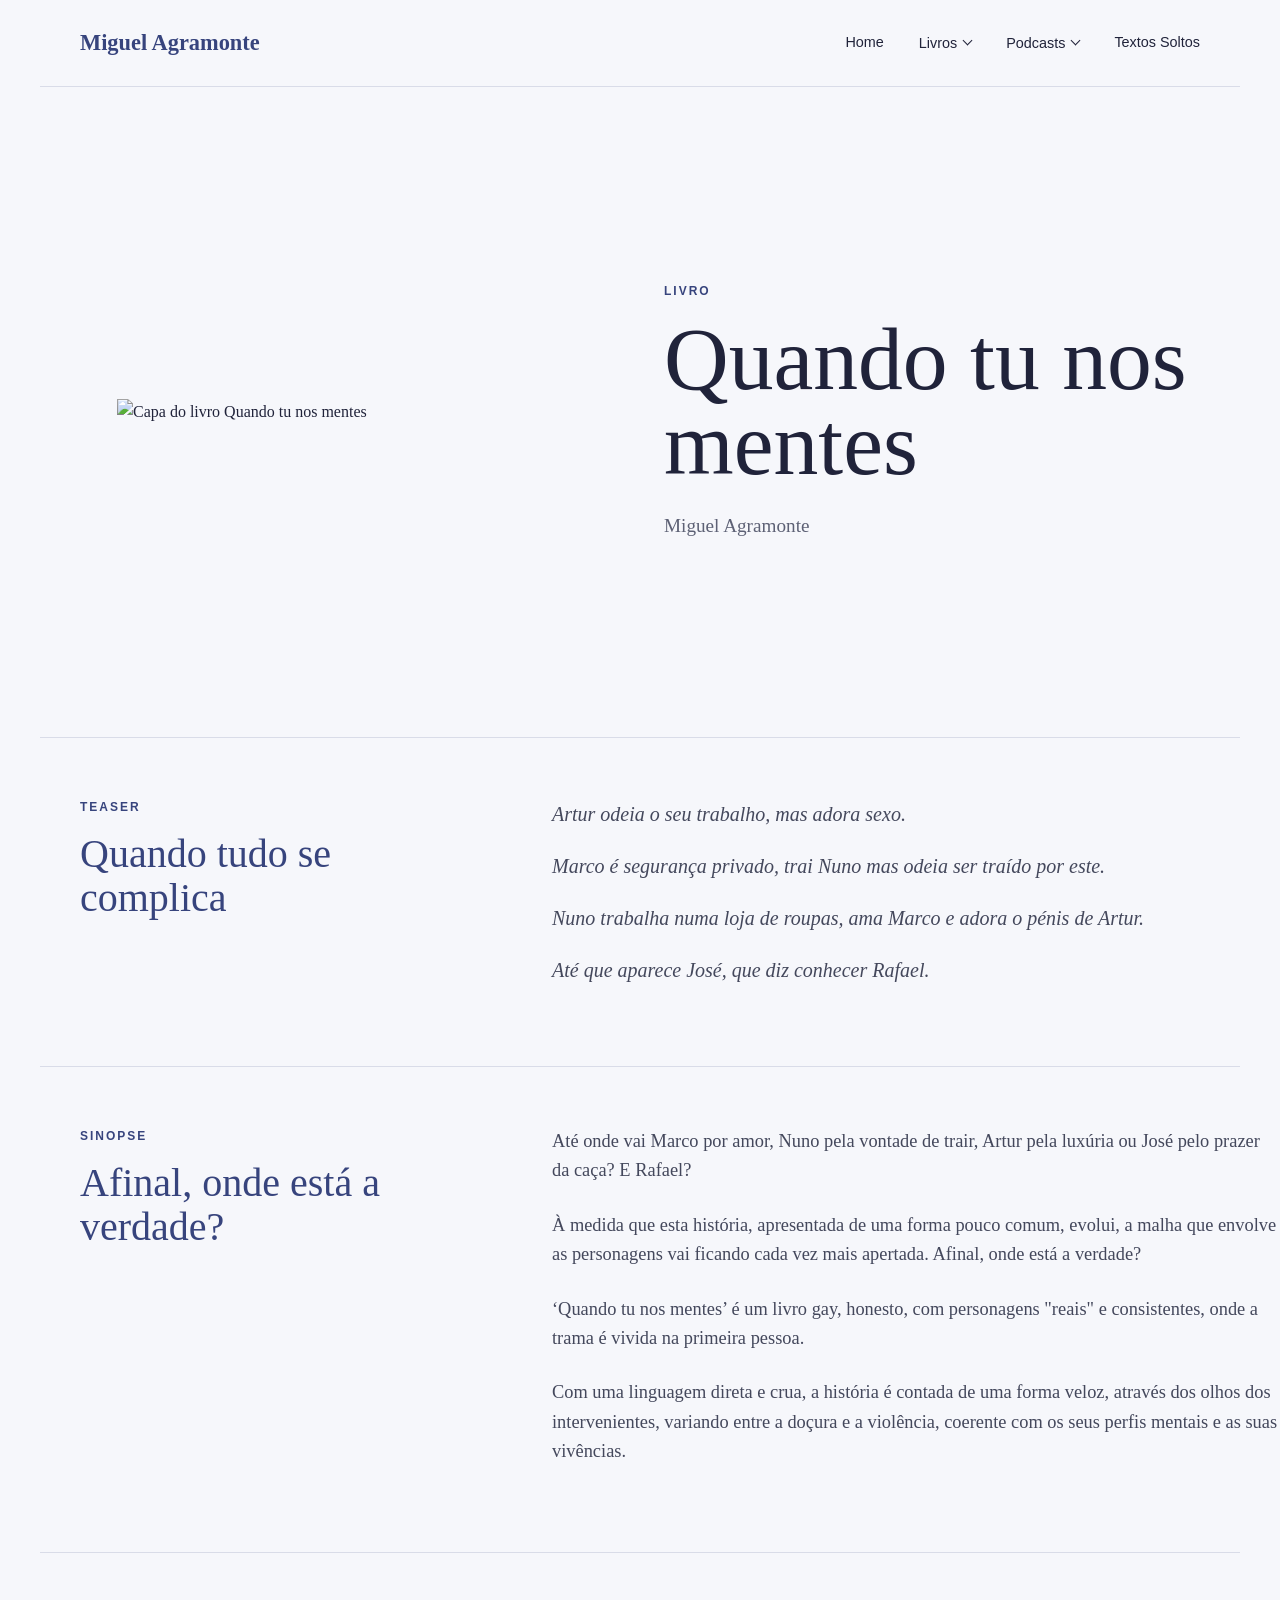
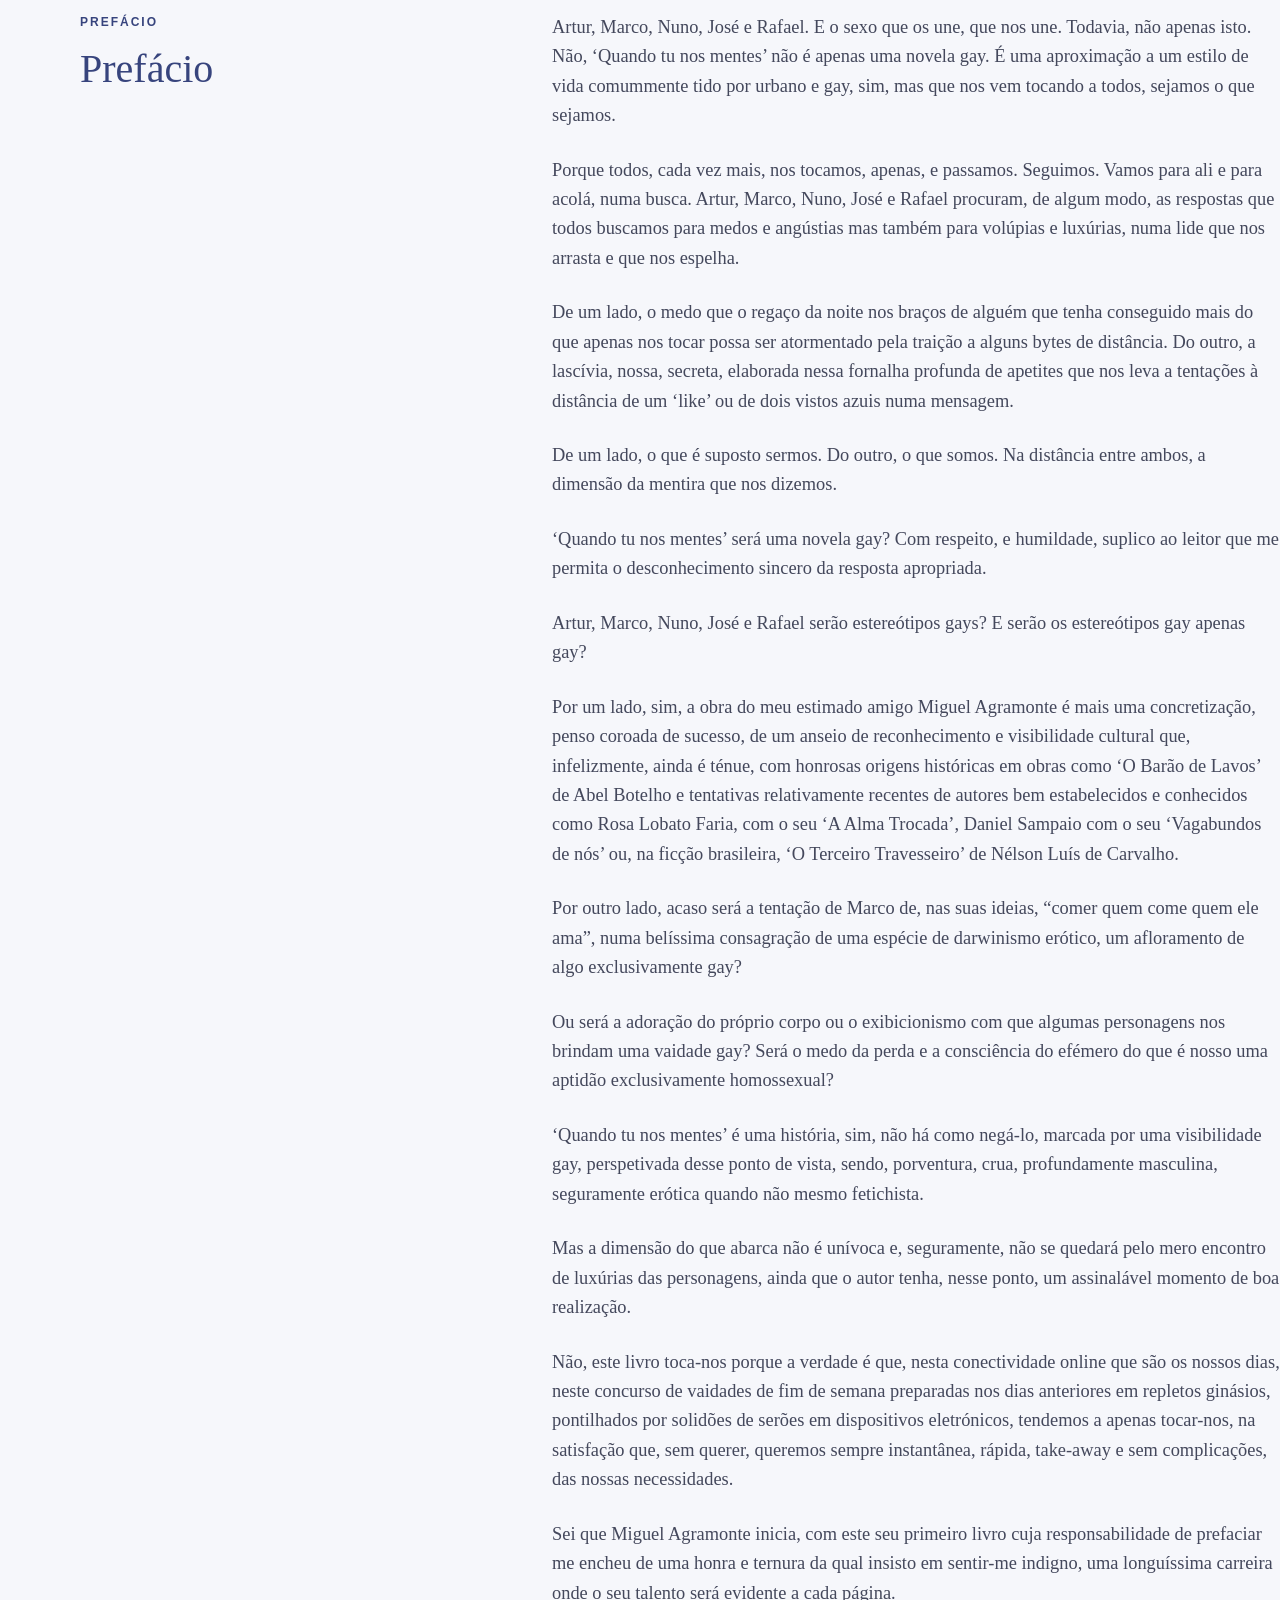
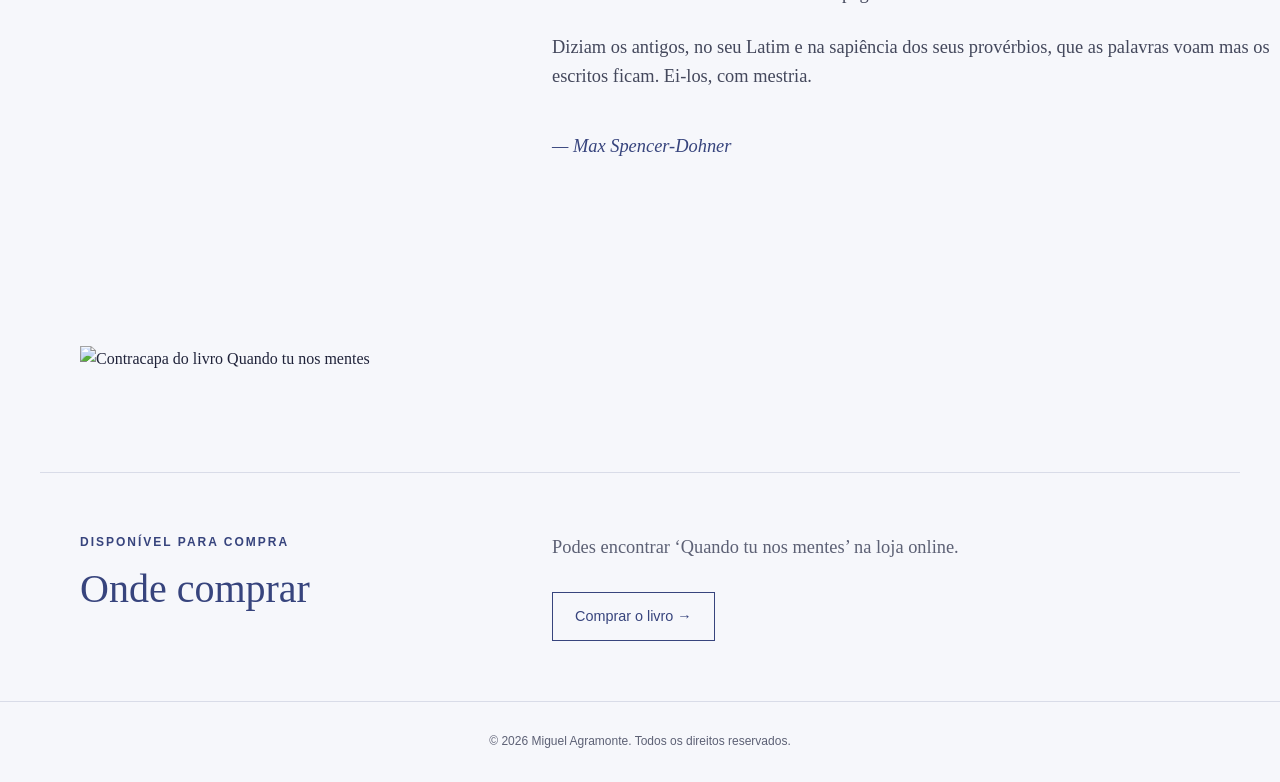
==== commit 188225f0: "." ====
--- a/livros/l01.html
+++ b/livros/l01.html
@@ -1,3 +1,4 @@
+
 <!DOCTYPE html>
 <html lang="pt">
 <head>
@@ -12,16 +13,11 @@
              NAVBAR
         ========================================= -->
         <header>
-
             <nav class="navbar">
-
                 <a href="../index.html" class="logo">
                     Miguel Agramonte
                 </a>
-
-
                 <div class="nav-links">
-
                     <a href="../index.html">
                         Home
                     </a>
@@ -32,21 +28,29 @@
                             <span class="arrow"></span>
                         </button>
                         <div class="dropdown-content">
-                            <a href="l01.html">Quando tu nos mentes</a>
-                            <a href="livro2.html">Livro 2</a>
-                            <a href="livro3.html">Livro 3</a>
+                            <a href="l01.html">Livro 1</a>
+                        <a href="l02.html">Livro 2</a>
+                        <a href="l03.html">Livro 3</a>
                         </div>
                     </div>
                     <!-- PODCASTS -->
                     <div class="dropdown">
-                        <button class="dropbtn">Podcasts<span class="arrow"></span>
+                        <button class="dropbtn">
+                            Podcasts
+                            <span class="arrow"></span>
                         </button>
                         <div class="dropdown-content">
-                            <a href="../podcasts/podcast1.html">Podcast 1</a>
-                            <a href="../podcasts/podcast2.html">Podcast 2</a>
+                            <a href="../podcasts/podcast1.html">
+                                Podcast 1
+                            </a>
+                            <a href="../podcasts/podcast2.html">
+                                Podcast 2
+                            </a>
                         </div>
                     </div>
-                    <a href="../textos.html">Textos Soltos</a>
+                    <a href="../textos.html">
+                        Textos Soltos
+                    </a>
                 </div>
             </nav>
         </header>
@@ -55,26 +59,50 @@
         ========================================= -->
         <section class="book-header">
             <div class="book-cover">
-                <img src="../images/quando-tu-nos-mentes-capa.jpg" alt="Capa do livro Quando tu nos mentes">
+                <img
+                    src="../images/quando-tu-nos-mentes-capa.jpg"
+                    alt="Capa do livro Quando tu nos mentes"
+                >
             </div>
             <div class="book-introduction">
-                <p class="subtitle">LIVRO</p>
-                <h1>Quando tu nos mentes</h1>
-                <p class="book-author">Miguel Agramonte</p>
+                <p class="subtitle">
+                    LIVRO
+                </p>
+                <h1>
+                    Quando tu nos mentes
+                </h1>
+                <p class="book-author">
+                    Miguel Agramonte
+                </p>
             </div>
         </section>
         <!-- ========================================
              TEASER
         ========================================= -->
         <section class="book-teaser">
-            <div class="section-title">               
-                <h2>Teaser</h2>
+            <div class="section-title">
+                <p class="subtitle">
+                    TEASER
+                </p>
+                <h2>
+                    Quando tudo se complica
+                </h2>
             </div>
             <div class="teaser-text">
-                <p>Artur odeia o seu trabalho, mas adora sexo.</p>
-                <p>Marco é segurança privado, trai Nuno mas odeia ser traído por este.</p>
-                <p>Nuno trabalha numa loja de roupas, ama Marco e adora o pénis de Artur.</p>
-                <p>Até que aparece José, que diz conhecer Rafael.</p>
+                <p>
+                    Artur odeia o seu trabalho, mas adora sexo.
+                </p>
+                <p>
+                    Marco é segurança privado, trai Nuno mas odeia
+                    ser traído por este.
+                </p>
+                <p>
+                    Nuno trabalha numa loja de roupas, ama Marco e
+                    adora o pénis de Artur.
+                </p>
+                <p>
+                    Até que aparece José, que diz conhecer Rafael.
+                </p>
             </div>
         </section>
         <!-- ========================================
@@ -82,13 +110,37 @@
         ========================================= -->
         <section class="book-section">
             <div class="section-title">
-                <h2>Sinopse</h2>
+                <p class="subtitle">
+                    SINOPSE
+                </p>
+                <h2>
+                    Afinal, onde está a verdade?
+                </h2>
             </div>
             <div class="book-text">
-                <p>Até onde vai Marco por amor, Nuno pela vontade de trair, Artur pela luxúria ou José pelo prazer da caça? E Rafael?</p>
-                <p>À medida que esta história, apresentada de uma forma pouco comum, evolui, a malha que envolve as personagens vai ficando cada vez mais apertada. Afinal, onde está a verdade?</p>
-                <p>‘Quando tu nos mentes’ é um livro gay, honesto, com personagens "reais" e consistentes, onde a trama é vivida na primeira pessoa.</p>
-                <p>Com uma linguagem direta e crua, a história é contada de uma forma veloz, através dos olhos dos intervenientes, variando entre a doçura e a violência, coerente com os seus perfis mentais e as suas vivências.</p>
+                <p>
+                    Até onde vai Marco por amor, Nuno pela vontade de
+                    trair, Artur pela luxúria ou José pelo prazer da
+                    caça? E Rafael?
+                </p>
+                <p>
+                    À medida que esta história, apresentada de uma
+                    forma pouco comum, evolui, a malha que envolve
+                    as personagens vai ficando cada vez mais apertada.
+                    Afinal, onde está a verdade?
+                </p>
+                <p>
+                    ‘Quando tu nos mentes’ é um livro gay, honesto,
+                    com personagens "reais" e consistentes, onde a
+                    trama é vivida na primeira pessoa.
+                </p>
+                <p>
+                    Com uma linguagem direta e crua, a história é
+                    contada de uma forma veloz, através dos olhos
+                    dos intervenientes, variando entre a doçura e a
+                    violência, coerente com os seus perfis mentais e
+                    as suas vivências.
+                </p>
             </div>
         </section>
         <!-- ========================================
@@ -96,38 +148,131 @@
         ========================================= -->
         <section class="book-section">
             <div class="section-title">
-                <h2>Prefácio</h2>
+                <p class="subtitle">
+                    PREFÁCIO
+                </p>
+                <h2>
+                    Prefácio
+                </h2>
             </div>
             <div class="book-text">
-                <p>Artur, Marco, Nuno, José e Rafael. E o sexo que os une, que nos une. Todavia, não apenas isto. Não, ‘Quando tu nos mentes’ não é apenas uma novela gay. É uma aproximação a um estilo de vida comummente tido por urbano e gay, sim, mas que nos vem tocando a todos, sejamos o que sejamos.</p>
-                <p>Porque todos, cada vez mais, nos tocamos, apenas, e passamos. Seguimos. Vamos para ali e para acolá, numa busca. Artur, Marco, Nuno, José e Rafael procuram, de algum modo, as respostas que todos buscamos para medos e angústias mas também para volúpias e luxúrias, numa lide que nos arrasta e que nos espelha.</p>
-                <p>De um lado, o medo que o regaço da noite nos braços de alguém que tenha conseguido mais do que apenas nos tocar possa ser atormentado pela traição a alguns bytes de distância. Do outro, a lascívia, nossa, secreta, elaborada nessa fornalha profunda de apetites que nos leva a tentações à distância de um ‘like’ ou de dois vistos azuis numa mensagem.</p>
-                <p>De um lado, o que é suposto sermos. Do outro, o que somos. Na distância entre ambos, a dimensão da mentira que nos dizemos.
-                </p>
-                <p>‘Quando tu nos mentes’ será uma novela gay? Com respeito, e humildade, suplico ao leitor que me permita o desconhecimento sincero da resposta apropriada.</p>
-                <p>Artur, Marco, Nuno, José e Rafael serão estereótipos gays? E serão os estereótipos gay apenas gay?
-                </p>
-                <p>Por um lado, sim, a obra do meu estimado amigo Miguel Agramonte é mais uma concretização, penso coroada de sucesso, de um anseio de reconhecimento e visibilidade cultural que, infelizmente, ainda é ténue, com honrosas origens históricas em obras como ‘O Barão de Lavos’ de Abel Botelho e tentativas relativamente recentes de autores bem estabelecidos e conhecidos como Rosa Lobato Faria, com o seu ‘A Alma Trocada’, Daniel Sampaio com o seu ‘Vagabundos de nós’ ou, na ficção brasileira, ‘O Terceiro Travesseiro’ de Nélson Luís de Carvalho.</p>
-                <p>Por outro lado, acaso será a tentação de Marco de, nas suas ideias, “comer quem come quem ele ama”, numa belíssima consagração de uma espécie de darwinismo erótico, um afloramento de algo exclusivamente gay?</p>
-                <p>Ou será a adoração do próprio corpo ou o exibicionismo com que algumas personagens nos brindam uma vaidade gay? Será o medo da perda e a consciência do efémero do que é nosso uma aptidão exclusivamente homossexual?
-                </p>
-                <p>‘Quando tu nos mentes’ é uma história, sim, não há como negá-lo, marcada por uma visibilidade gay, perspetivada desse ponto de vista, sendo, porventura, crua, profundamente masculina, seguramente erótica quando não mesmo fetichista.</p>
-                <p>Mas a dimensão do que abarca não é unívoca e, seguramente, não se quedará pelo mero encontro de luxúrias das personagens, ainda que o autor tenha, nesse ponto, um assinalável momento de boa realização.</p>
-                <p>Não, este livro toca-nos porque a verdade é que, nesta conectividade online que são os nossos dias, neste concurso de vaidades de fim de semana preparadas nos dias anteriores em repletos ginásios, pontilhados por solidões de serões em dispositivos eletrónicos, tendemos a apenas tocar-nos, na satisfação que, sem querer, queremos sempre instantânea, rápida, take-away e sem complicações, das nossas necessidades.</p>
-                <p>Sei que Miguel Agramonte inicia, com este seu primeiro livro cuja responsabilidade de prefaciar me encheu de uma honra e ternura da qual insisto em sentir-me indigno, uma longuíssima carreira onde o seu talento será evidente a cada página.</p>
-                <p> Diziam os antigos, no seu Latim e na sapiência dos seus provérbios, que as palavras voam mas os escritos ficam. Ei-los, com mestria.
+                <p>
+                    Artur, Marco, Nuno, José e Rafael. E o sexo que os
+                    une, que nos une. Todavia, não apenas isto. Não,
+                    ‘Quando tu nos mentes’ não é apenas uma novela gay.
+                    É uma aproximação a um estilo de vida comummente
+                    tido por urbano e gay, sim, mas que nos vem tocando
+                    a todos, sejamos o que sejamos.
+                </p>
+                <p>
+                    Porque todos, cada vez mais, nos tocamos, apenas,
+                    e passamos. Seguimos. Vamos para ali e para acolá,
+                    numa busca. Artur, Marco, Nuno, José e Rafael
+                    procuram, de algum modo, as respostas que todos
+                    buscamos para medos e angústias mas também para
+                    volúpias e luxúrias, numa lide que nos arrasta e
+                    que nos espelha.
+                </p>
+                <p>
+                    De um lado, o medo que o regaço da noite nos braços
+                    de alguém que tenha conseguido mais do que apenas
+                    nos tocar possa ser atormentado pela traição a
+                    alguns bytes de distância. Do outro, a lascívia,
+                    nossa, secreta, elaborada nessa fornalha profunda
+                    de apetites que nos leva a tentações à distância
+                    de um ‘like’ ou de dois vistos azuis numa mensagem.
+                </p>
+                <p>
+                    De um lado, o que é suposto sermos. Do outro, o que
+                    somos. Na distância entre ambos, a dimensão da
+                    mentira que nos dizemos.
+                </p>
+                <p>
+                    ‘Quando tu nos mentes’ será uma novela gay? Com
+                    respeito, e humildade, suplico ao leitor que me
+                    permita o desconhecimento sincero da resposta
+                    apropriada.
+                </p>
+                <p>
+                    Artur, Marco, Nuno, José e Rafael serão estereótipos
+                    gays? E serão os estereótipos gay apenas gay?
+                </p>
+                <p>
+                    Por um lado, sim, a obra do meu estimado amigo
+                    Miguel Agramonte é mais uma concretização, penso
+                    coroada de sucesso, de um anseio de reconhecimento
+                    e visibilidade cultural que, infelizmente, ainda é
+                    ténue, com honrosas origens históricas em obras como
+                    ‘O Barão de Lavos’ de Abel Botelho e tentativas
+                    relativamente recentes de autores bem estabelecidos
+                    e conhecidos como Rosa Lobato Faria, com o seu
+                    ‘A Alma Trocada’, Daniel Sampaio com o seu
+                    ‘Vagabundos de nós’ ou, na ficção brasileira,
+                    ‘O Terceiro Travesseiro’ de Nélson Luís de Carvalho.
+                </p>
+                <p>
+                    Por outro lado, acaso será a tentação de Marco de,
+                    nas suas ideias, “comer quem come quem ele ama”,
+                    numa belíssima consagração de uma espécie de
+                    darwinismo erótico, um afloramento de algo
+                    exclusivamente gay?
+                </p>
+                <p>
+                    Ou será a adoração do próprio corpo ou o exibicionismo
+                    com que algumas personagens nos brindam uma vaidade
+                    gay? Será o medo da perda e a consciência do efémero
+                    do que é nosso uma aptidão exclusivamente homossexual?
+                </p>
+                <p>
+                    ‘Quando tu nos mentes’ é uma história, sim, não há
+                    como negá-lo, marcada por uma visibilidade gay,
+                    perspetivada desse ponto de vista, sendo, porventura,
+                    crua, profundamente masculina, seguramente erótica
+                    quando não mesmo fetichista.
+                </p>
+                <p>
+                    Mas a dimensão do que abarca não é unívoca e,
+                    seguramente, não se quedará pelo mero encontro de
+                    luxúrias das personagens, ainda que o autor tenha,
+                    nesse ponto, um assinalável momento de boa realização.
+                </p>
+                <p>
+                    Não, este livro toca-nos porque a verdade é que,
+                    nesta conectividade online que são os nossos dias,
+                    neste concurso de vaidades de fim de semana
+                    preparadas nos dias anteriores em repletos ginásios,
+                    pontilhados por solidões de serões em dispositivos
+                    eletrónicos, tendemos a apenas tocar-nos, na
+                    satisfação que, sem querer, queremos sempre
+                    instantânea, rápida, take-away e sem complicações,
+                    das nossas necessidades.
+                </p>
+                <p>
+                    Sei que Miguel Agramonte inicia, com este seu
+                    primeiro livro cuja responsabilidade de prefaciar
+                    me encheu de uma honra e ternura da qual insisto
+                    em sentir-me indigno, uma longuíssima carreira
+                    onde o seu talento será evidente a cada página.
+                </p>
+                <p>
+                    Diziam os antigos, no seu Latim e na sapiência dos
+                    seus provérbios, que as palavras voam mas os escritos
+                    ficam. Ei-los, com mestria.
                 </p>
                 <p class="preface-author">
                     — Max Spencer-Dohner
                 </p>
             </div>
-        </section>
+        </section>        
 <!-- ========================================
      BACK COVER
 ========================================= -->
 <section class="back-cover-section">
     <div class="back-cover-image">
-        <img src="../images/quando-tu-nos-mentes-contracapa.jpg" alt="Contracapa do livro Quando tu nos mentes">
+        <img
+            src="../images/quando-tu-nos-mentes-contracapa.jpg"
+            alt="Contracapa do livro Quando tu nos mentes"
+        >
     </div>
 </section>
         <!-- ========================================
@@ -135,19 +280,26 @@
         ========================================= -->
         <section class="book-buy-section">
             <div class="section-title">
-                <p class="subtitle"> DISPONÍVEL PARA COMPRA</p>
+                <p class="subtitle">
+                    DISPONÍVEL PARA COMPRA
+                </p>
                 <h2>
                     Onde comprar
                 </h2>
             </div>
             <div class="book-buy-content">
-                <p>Podes encontrar ‘Quando tu nos mentes’ na loja online.</p>
+                <p>
+                    Podes encontrar ‘Quando tu nos mentes’
+                    na loja online.
+                </p>
                 <a
                     href="https://www.wook.pt/livro/quando-tu-nos-mentes-miguel-agramonte/17827136"
                     class="button"
                     target="_blank"
-                    rel="noopener noreferrer">
-                    Comprar o livro →</a>
+                    rel="noopener noreferrer"
+                >
+                    Comprar o livro →
+                </a>
             </div>
         </section>
     </main>
@@ -161,4 +313,5 @@
         </p>
     </footer>
 </body>
-</html>+</html>
+
